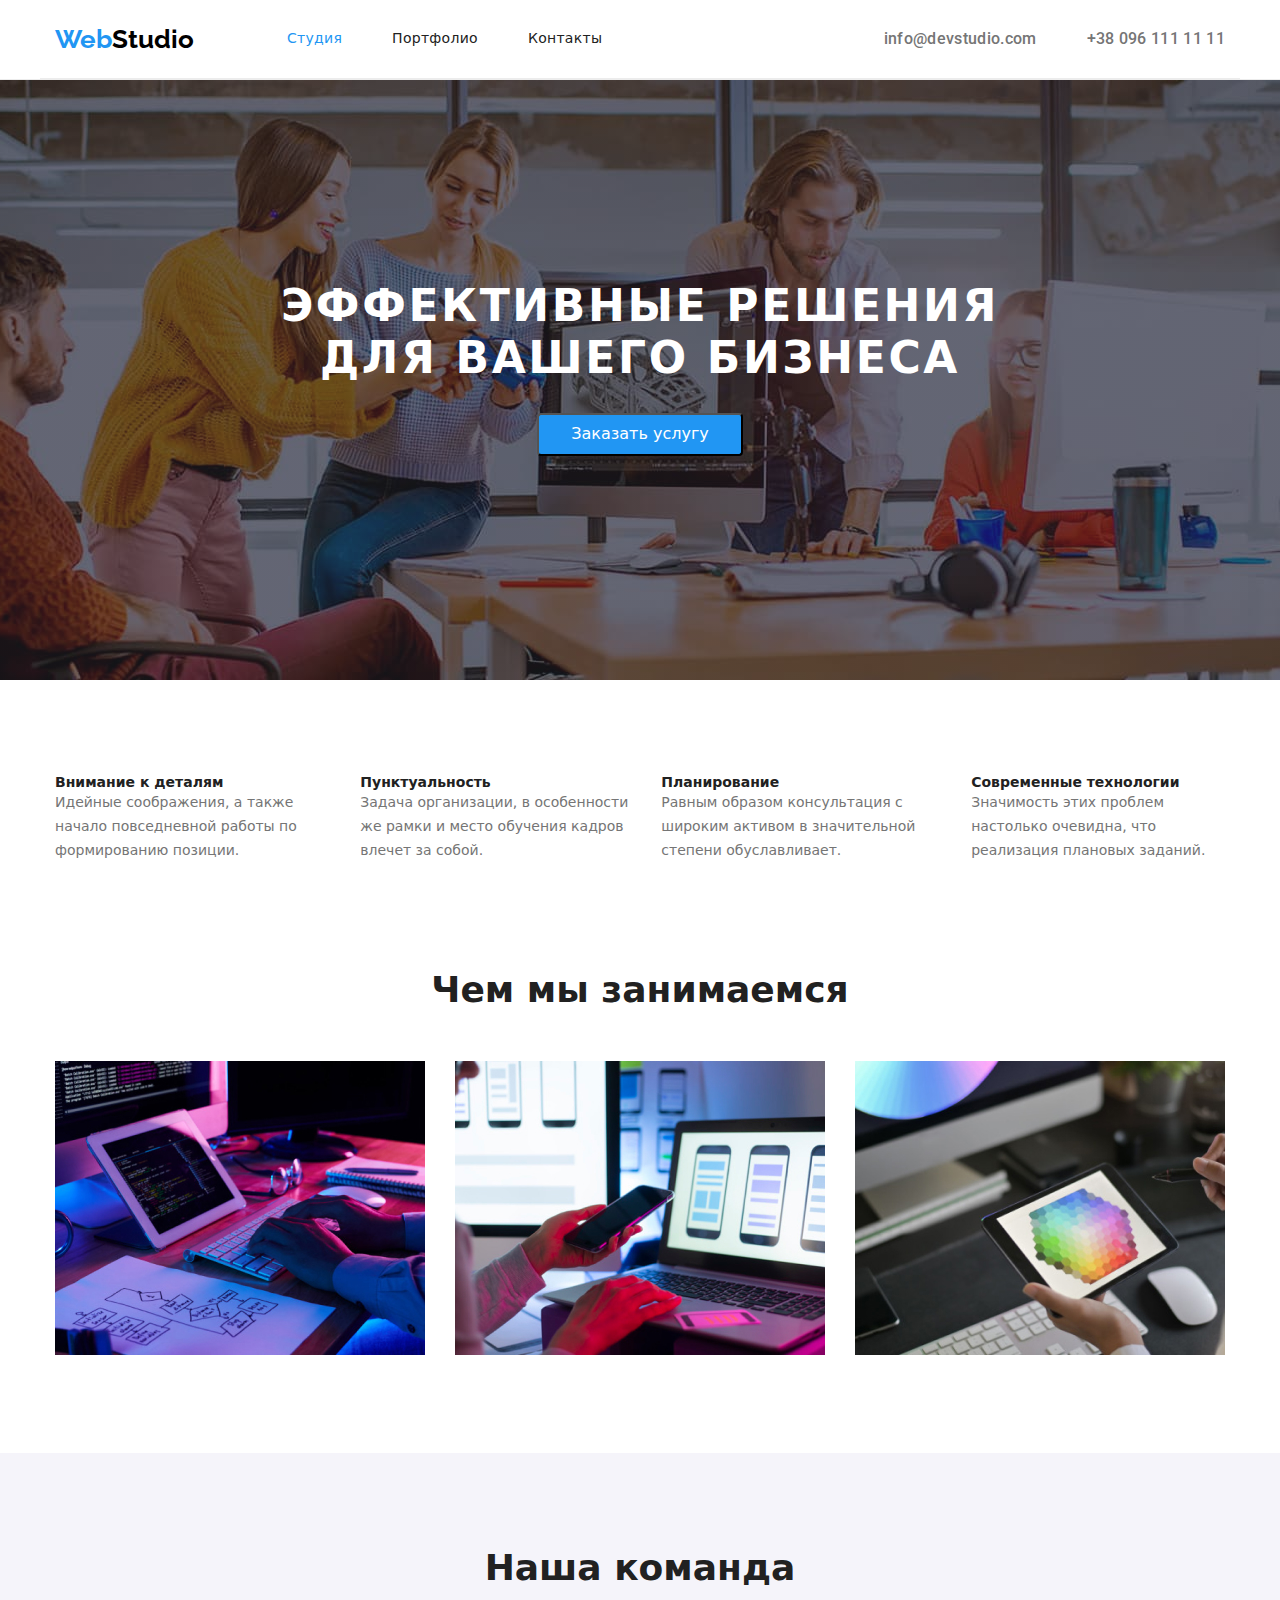
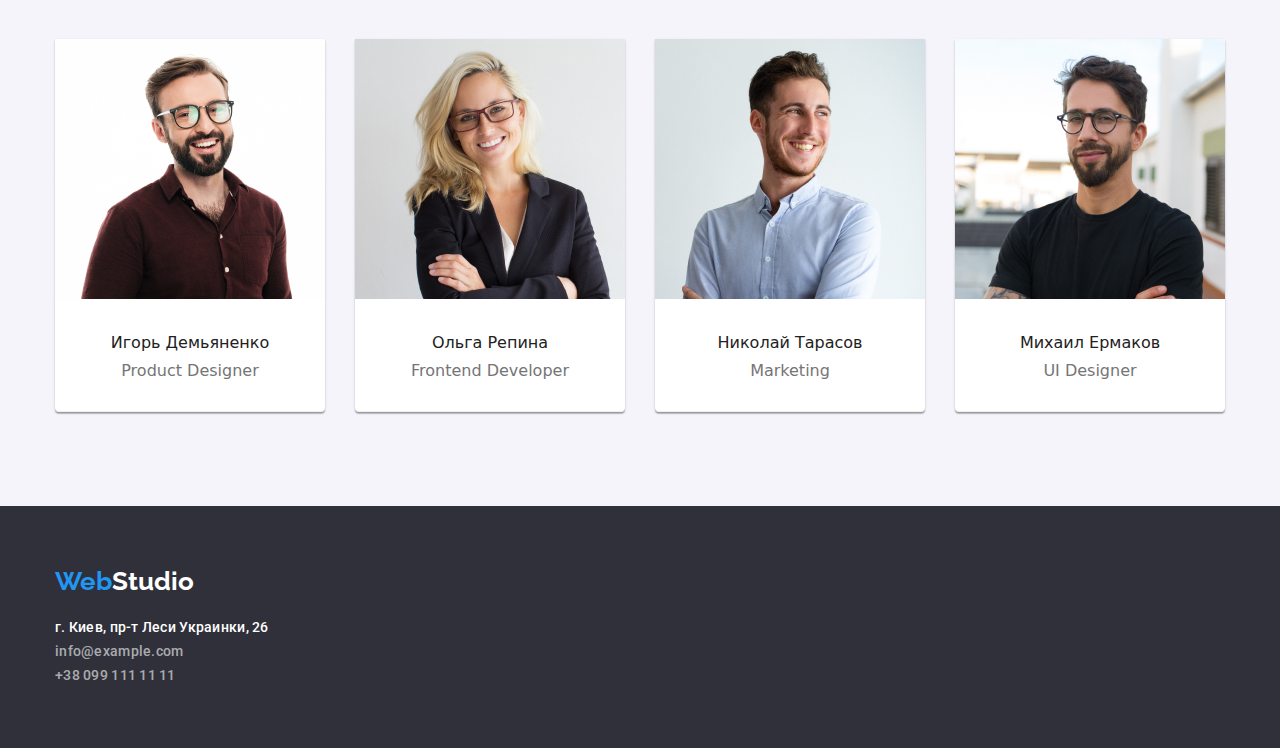
==== index.html @ 039db933 "фон" ====
<!DOCTYPE html>
<html lang="ru">

<head>
    <meta charset="UTF-8">
    <meta http-equiv="X-UA-Compatible" content="IE=edge">
    <meta name="viewport" content="width=device-width, initial-scale=1.0">
    <title>Document</title>
    <link rel="preconnect" href="https://fonts.googleapis.com" />
    <link rel="preconnect" href="https://fonts.gstatic.com" crossorigin />
    <link href="https://fonts.googleapis.com/css2?family=Raleway:wght@700&family=Roboto:wght@400;700;900&display=swap"
        rel="stylesheet" />
    <link rel="stylesheet"
        href="https://cdnjs.cloudflare.com/ajax/libs/modern-normalize/0.6.0/modern-normalize.min.css" />
    <link href="./css/styles.css" rel="stylesheet" />

</head>

<body>
    <!--Шапка сайта-->
    <header>
        <div class="container main-nav">
            <a href="./index.html" class="logo"> <span class="logo-first ">Web</span><span
                    class="logo-second">Studio</span> </a>
            <nav>
                <ul class="site-nav list">
                    <li class="item"> <a href="./index.html" class="link current">Студия</a></li>
                    <li class="item"> <a href="./portfolio.html" class="link ">Портфолио</a></li>
                    <li class="item"> <a href="" class="link">Контакты</a></li>
                </ul>
            </nav>
            <ul class="adress list">
                <li class="item"><a href="mailto:info@devstudio.com" class="link-adress">info@devstudio.com </a></li>
                <li class="item"><a href="tel:+380961111111" class="link-adress"> +38 096 111 11 11 </a></li>
            </ul>
        </div>
    </header>
    <section class="section hero overlay">
        <div class="container">
            <h1 class="hero-tittle">Эффективные решения <br /> для вашего бизнеса</h1>
            <button type="button" class="main-button">Заказать услугу</button>
        </div>
    </section>
    <section class="section advantage">
        <div class="container">
            <h2 hidden class="advantage-tittle">Наши преимущества</h2>
            <ul class="advantage-list list">
                <li class="item">
                    <h3 class="tittle">Внимание к деталям</h3>
                    <p class="description">Идейные соображения, а также начало повседневной работы по формированию
                        позиции.</p>
                </li>
                <li class="item">
                    <h3 class="tittle">Пунктуальность</h3>
                    <p class="description">Задача организации, в особенности же рамки и место обучения кадров влечет за
                        собой.</p>
                </li>
                <li class="item">
                    <h3 class="tittle">Планирование</h3>
                    <p class="description">Равным образом консультация с широким активом в значительной степени
                        обуславливает.</p>
                </li>
                <li class="item">
                    <h3 class="tittle">Современные технологии</h3>
                    <p class="description">Значимость этих проблем настолько очевидна, что реализация плановых заданий.
                    </p>
                </li>
            </ul>
        </div>
    </section>
    <section class="section products">
        <div class="container">
            <h2 class="products-tittle">Чем мы занимаемся</h2>
            <ul class="list">
                <li class="item"><img src="./images/Box1.jpg" alt="Десктопные приложения" width="370" /> </li>
                <li class="item"><img src="./images/Box2.jpg" alt="Дизайнерские решения" width="370" /> </li>
                <li class="item"><img src="./images/Box3.jpg" alt="Мобильные приложения" width="370" /> </li>
            </ul>
        </div>
    </section>
    <section class="section team">
        <div class="container">
            <h2 class="team-tittle">Наша команда</h2>
            <ul class="team-member list">
                <li class="item"><img src="./images/teamcard1.jpg" alt="Product Designer" width="270">
                    <h3 class="member-name"> Игорь Демьяненко </h3>
                    <p class="position">Product Designer</p>
                </li>
                <li class="item"><img src="./images/teamcard2.jpg" alt="Frontend Developer" width="270">
                    <h3 class="member-name">Ольга Репина</h3>
                    <p class="position">Frontend Developer</p>
                </li>
                <li class="item"><img src="./images/teamcard3.jpg" alt="Marketing" width="270">
                    <h3 class="member-name"> Николай Тарасов</h3>
                    <p class="position">Marketing</p>
                </li>
                <li class="item"><img src="./images/teamcard4.jpg" alt="UI Designer" width="270">
                    <h3 class="member-name"> Михаил Ермаков</h3>
                    <p class="position">UI Designer</p>
                </li>
            </ul>
        </div>
    </section>
    <!--Подвал-->
    <footer class="page-footer">
        <div class="container">
            <a href="./index.html" class="logo"> <span class="logo-first ">Web</span><span
                    class="logo-second">Studio</span></a>
            <address class="adress-list">
                <ul class="list">
                    <li> <a href="" class="link-adress"> г. Киев, пр-т Леси Украинки, 26 </a></li>
                    <li> <a href="mailto:info@example.com" class="contact link-adress">info@example.com </a></li>
                    <li> <a href="tel:+380991111111" class="contact link-adress">+38 099 111 11 11</a> </li>
                </ul>
            </address>
        </div>
    </footer>
</body>

</html>
---- css/styles.css ----
/* заголовка цвет #212121 */
/* белый #FFFFFF*/
/* цвет акцент #2196F3 */
/* основной цвет #757575 */
/* вторичный фон #F5F4FA */
/* цвет заголовка #2F303A */
/* фон #E5E5E5 */

:root {
  --primary-text-color: #757575;
  --tittle-color: #212121;
  --accent-color: #2196f3;
  --primary-background-color: #ffffff;
  --footer-color: #2f303a;
  --primary-white-color: #ffffff;
  --secondary-background-color: #f5f4fa;
}

.body {
  color: var(--primary-text-color);
  background-color: var(--primary-background-color);
  font-family: Roboto, sans-serif;
  letter-spacing: 0.03em;

  margin: 0;
}
.section {
  padding-top: 94px;
  padding-bottom: 94px;
  margin-top: 0;
  margin-bottom: 0;
}
.container {
  margin-left: auto;
  margin-right: auto;
  width: 1200px;
  padding-left: 15px;
  padding-right: 15px;
}
/* Утилиты */
h1,
h2,
h3,
h4,
p,
ul {
  margin: 0;
  padding: 0;
}

.list {
  text-decoration: none;
}

header {
  border-bottom: 1px solid #ececec;
}
/* Logo */
.main-nav .logo {
  font-family: Raleway, sans-serif;
  font-weight: 700;
  font-size: 26px;
  line-height: 1.17;
  text-decoration: none;

  padding-top: 24px;
  padding-bottom: 24px;
}
.logo-first {
  color: var(--accent-color);
}
.logo-second {
  color: #000000;
}

/* Site nav */
.list {
  list-style: none;
}

.main-nav {
  display: flex;
  align-items: center;
  border-bottom: 1px solid #ececec;
  box-sizing: border-box;
}

.site-nav {
  display: flex;
  margin-left: 93px;

  font-weight: 500;
  font-size: 14px;
  line-height: 1.14;
  letter-spacing: 0.02em;
}

.main-nav .link {
  padding-top: 32px;
  padding-bottom: 32px;
}

.main-nav .link-adress {
  padding-top: 32px;
  padding-bottom: 32px;
}
.site-nav .item + .item {
  margin-left: 50px;
}

.site-nav .item:last-child {
  margin-right: 0;
}

.site-nav .list {
  font-weight: 500;
  font-size: 16px;
  line-height: 1.17;
  letter-spacing: 0.02em;

  display: block;
}
.site-nav .link.current {
  color: var(--accent-color);
}
.site-nav .link {
  color: var(--tittle-color);
}
.site-nav .link:focus,
.link:hover {
  color: var(--accent-color);
}
.link {
  text-decoration: none;
}
.link-adress {
  color: var(--primary-text-color);
  font-family: Roboto, sans-serif;
  font-weight: 500;
  font-size: 16px;
  line-height: 1.17;
  letter-spacing: 0.02em;
  text-decoration: none;
}
.link-adress:hover,
.link-adress:focus {
  color: var(--accent-color);
}

.adress {
  display: flex;
  margin-left: auto;
}

.adress .item + .item {
  margin-left: 50px;
}
/* Шапка сайта */

.hero-tittle {
  color: var(--primary-white-color);
  font-weight: 900;
  font-size: 44px;
  line-height: 1.17;
  letter-spacing: 0.06em;
  text-align: center;
  text-transform: uppercase;

  margin-bottom: 30px;
}
.hero {
  background-color: var(--footer-color);
  text-align: center;
  padding-top: 200px;
  padding-bottom: 200px;
}

.overlay {
  background-image: linear-gradient(to right, rgba(47, 48, 58, 0.4), rgba(47, 48, 58, 0.4)),
    url('../images/background.jpg');
  max-width: 1600px;
  height: 600px;
  margin-left: auto;
  margin-right: auto;
  background-position: center;
  background-repeat: no-repeat;
  background-size: cover;
}

/* Button */
.main-button {
  display: inline-block;
  text-decoration: none;
  color: var(--primary-white-color);
  background-color: var(--accent-color);
  font-family: inherit;
  cursor: pointer;

  border-radius: 4px;
  padding: 10px 32px;
  min-width: 200px;
  text-align: center;
}
.main-button:hover,
.main-button:focus {
  background-color: #188ce8;
}

/* Преимущества */

.advantage {
  padding-top: 0;
  padding-bottom: 0;
  margin-top: 94px;
  margin-bottom: 106px;
}

.advantage-list .tittle {
  color: var(--tittle-color);
  font-weight: 700;
  font-size: 14px;
  line-height: 1.17;
}

.advantage .description {
  color: var(--primary-text-color);
  font-weight: 400;
  font-size: 14px;
  line-height: 1.71;
}
.advantage-list {
  display: flex;
}

.advantage-list .item + .item {
  margin-left: 30px;
}

/* Чем мы занимаемся */

.products {
  padding-top: 0;
}

.products-tittle {
  color: var(--tittle-color);
  font-weight: 700;
  font-size: 36px;
  line-height: 1.17;
  text-align: center;

  padding-bottom: 50px;
}
.products .list {
  display: flex;
}

.products .item + .item {
  margin-left: 30px;
}
/* Наша команда */
.team {
  background-color: var(--secondary-background-color);
}

.team .list {
  display: flex;
}

.team .item + .item {
  margin-left: 30px;
}
.team-tittle {
  color: var(--tittle-color);
  font-weight: 700;
  font-size: 36px;
  line-height: 1.17;
  text-align: center;

  padding-bottom: 50px;
}

.member-name {
  color: var(--tittle-color);
  font-weight: 500;
  font-size: 16px;
  line-height: 1.17;

  text-align: center;
  padding-top: 30px;
}
.position {
  color: var(--primary-text-color);
  font-size: 16px;
  line-height: 1.17;

  margin-top: 0px;
  /* margin-bottom: 30px; */
  padding-top: 10px;
  text-align: center;
}

.team-member .item {
  padding-bottom: 24px;
  border-bottom: 1px solid #eeeeee;
  box-sizing: border-box;
  background-color: var(--primary-white-color);
  border-radius: 0px 0px 4px 4px;
  box-shadow: 0px 1px 3px rgba(0, 0, 0, 0.12), 0px 1px 1px rgba(0, 0, 0, 0.14),
    0px 2px 1px rgba(0, 0, 0, 0.2);

  padding-bottom: 30px;
}

/* Подвал */
.page-footer .link-adress {
  color: var(--primary-white-color);
  font-size: 14px;
  line-height: 1.71;
  text-decoration: none;

  font-style: normal;
}
.page-footer .contact {
  color: rgba(255, 255, 255, 0.6);
}
.page-footer .link-adress:focus,
.link-adress:hover {
  color: var(--accent-color);
}
.page-footer {
  background-color: var(--footer-color);
}
.page-footer .logo-second {
  color: var(--primary-white-color);
}

.page-footer {
  padding-top: 60px;
  padding-bottom: 60px;
}

.page-footer .logo {
  font-family: Raleway, sans-serif;
  font-weight: 700;
  font-size: 26px;
  line-height: 1.17;
  text-decoration: none;
}

.page-footer .adress-list {
  margin-top: 20px;
}
/* Страница Портфолио */

/* Фильтр */
.project-item {
  text-decoration: none;
}

.btn-filter {
  list-style: none;
  margin-top: 0;
  margin-bottom: 0;
  padding-bottom: 50px;

  display: flex;
  justify-content: center;
  align-items: flex-start;
}

.btn-filter .item + .item {
  margin-left: 8px;
}
.button {
  background-color: var(--secondary-background-color);
  color: var(--tittle-color);
  font-family: inherit;

  cursor: pointer;

  border-radius: 4px;
  padding: 6px 22px;
  min-width: 73px;
  text-align: center;
  border: 1px solid transparent;
}
.btn-filter .button:hover,
button:focus {
  color: var(--primary-white-color);
  background-color: var(--accent-color);
}

.filter {
  padding-top: 94px;
}

/* Проекты */

.project-item {
  text-decoration: none;
}

.section .project {
  display: flex;
  flex-wrap: wrap;
}

.project-list {
  border-bottom: 1px solid #eeeeee;
  box-sizing: border-box;

  margin-right: 30px;
  margin-bottom: 30px;
}

.project-list:nth-child(3n) {
  margin-right: 0;
}

.project-list:nth-last-child(-n + 3) {
  margin-bottom: 0;
}
.project-name {
  color: var(--tittle-color);
  font-weight: 700;
  font-size: 18px;
  line-height: 2;
  letter-spacing: 0.06em;
}

.project-box {
  padding-left: 24px;
  padding-top: 20px;
  padding-bottom: 20px;
  padding-right: 24px;
}
.filter-name {
  color: var(--primary-text-color);
  font-size: 16px;
  line-height: 1.88;
}
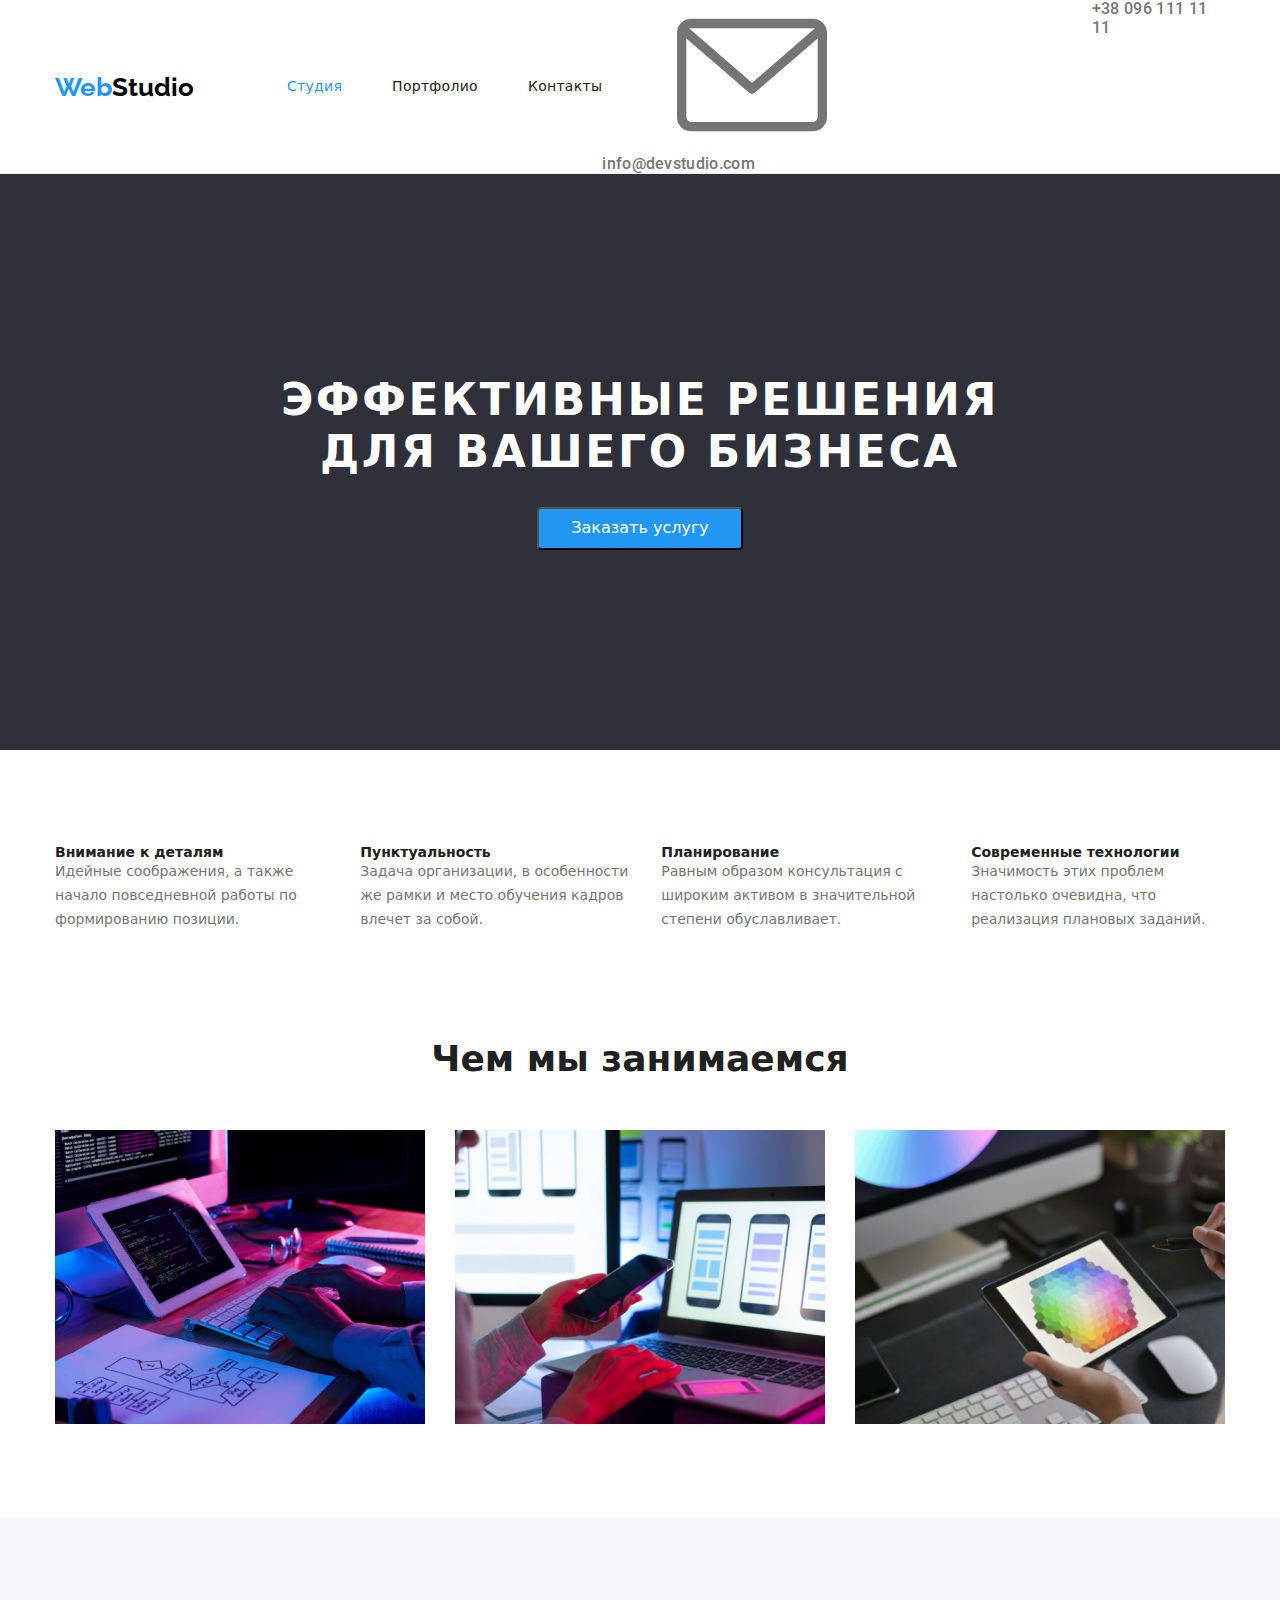
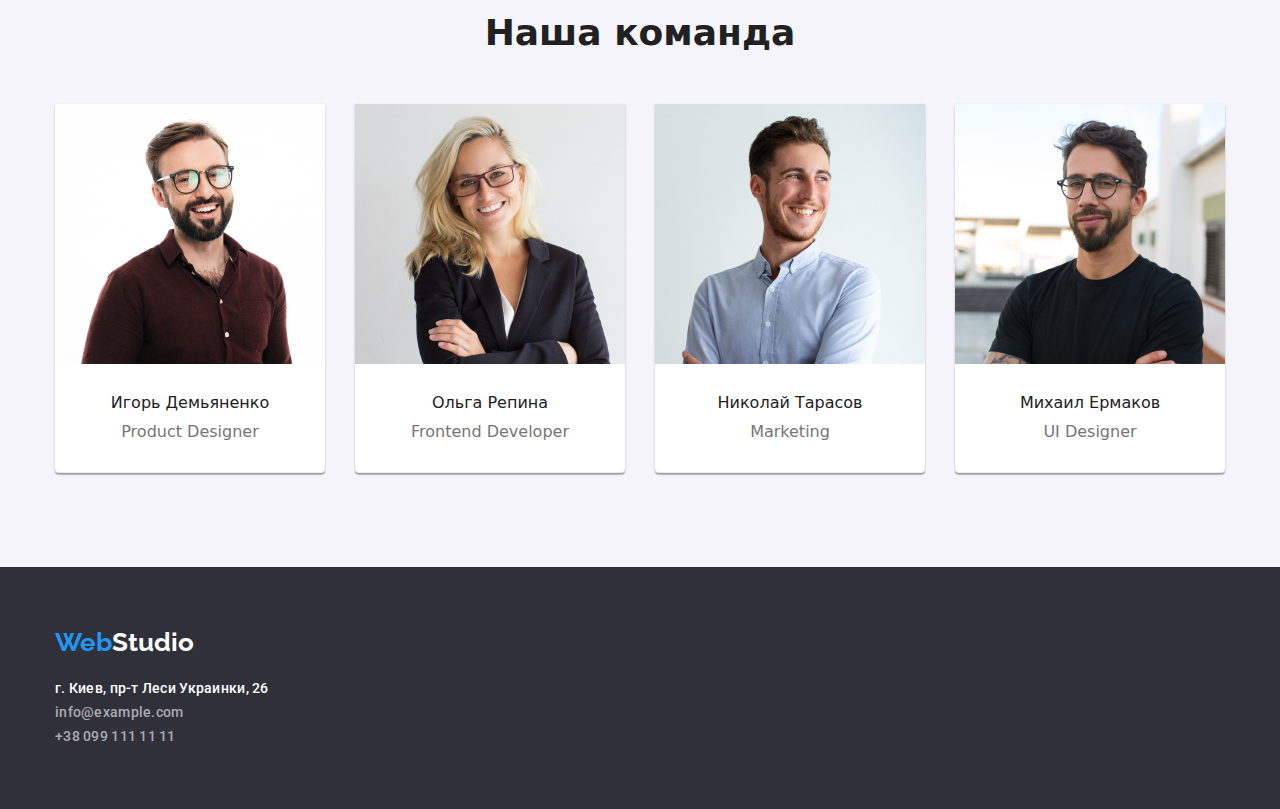
==== commit 67a04a93: "1" ====
--- a/index.html
+++ b/index.html
@@ -30,7 +30,9 @@
                 </ul>
             </nav>
             <ul class="adress list">
-                <li class="item"><a href="mailto:info@devstudio.com" class="link-adress">info@devstudio.com </a></li>
+                <li class="item"><a href="mailto:info@devstudio.com" class="link-adress"> <svg class="icon">
+                    <use href="./images/icons.svg#icon-envelope"></use></svg>
+                    info@devstudio.com  </a> </li>
                 <li class="item"><a href="tel:+380961111111" class="link-adress"> +38 096 111 11 11 </a></li>
             </ul>
         </div>
--- a/css/styles.css
+++ b/css/styles.css
@@ -55,6 +55,12 @@
 header {
   border-bottom: 1px solid #ececec;
 }
+
+img {
+  display: block;
+  max-width: 100%;
+  height: auto;
+}
 /* Logo */
 .main-nav .logo {
   font-family: Raleway, sans-serif;
@@ -81,7 +87,7 @@
 .main-nav {
   display: flex;
   align-items: center;
-  border-bottom: 1px solid #ececec;
+
   box-sizing: border-box;
 }
 
@@ -173,18 +179,6 @@
   text-align: center;
   padding-top: 200px;
   padding-bottom: 200px;
-}
-
-.overlay {
-  background-image: linear-gradient(to right, rgba(47, 48, 58, 0.4), rgba(47, 48, 58, 0.4)),
-    url('../images/background.jpg');
-  max-width: 1600px;
-  height: 600px;
-  margin-left: auto;
-  margin-right: auto;
-  background-position: center;
-  background-repeat: no-repeat;
-  background-size: cover;
 }
 
 /* Button */
@@ -373,6 +367,7 @@
   margin-left: 8px;
 }
 .button {
+  font-weight: 500;
   background-color: var(--secondary-background-color);
   color: var(--tittle-color);
   font-family: inherit;
@@ -404,14 +399,18 @@
 .section .project {
   display: flex;
   flex-wrap: wrap;
+  padding-left: 0px;
 }
 
 .project-list {
   border-bottom: 1px solid #eeeeee;
+  border-left: 1px solid #eeeeee;
+  border-right: 1px solid #eeeeee;
   box-sizing: border-box;
 
   margin-right: 30px;
   margin-bottom: 30px;
+  width: 370px;
 }
 
 .project-list:nth-child(3n) {
@@ -423,8 +422,10 @@
 }
 .project-name {
   color: var(--tittle-color);
+  font-family: Roboto;
   font-weight: 700;
   font-size: 18px;
+
   line-height: 2;
   letter-spacing: 0.06em;
 }
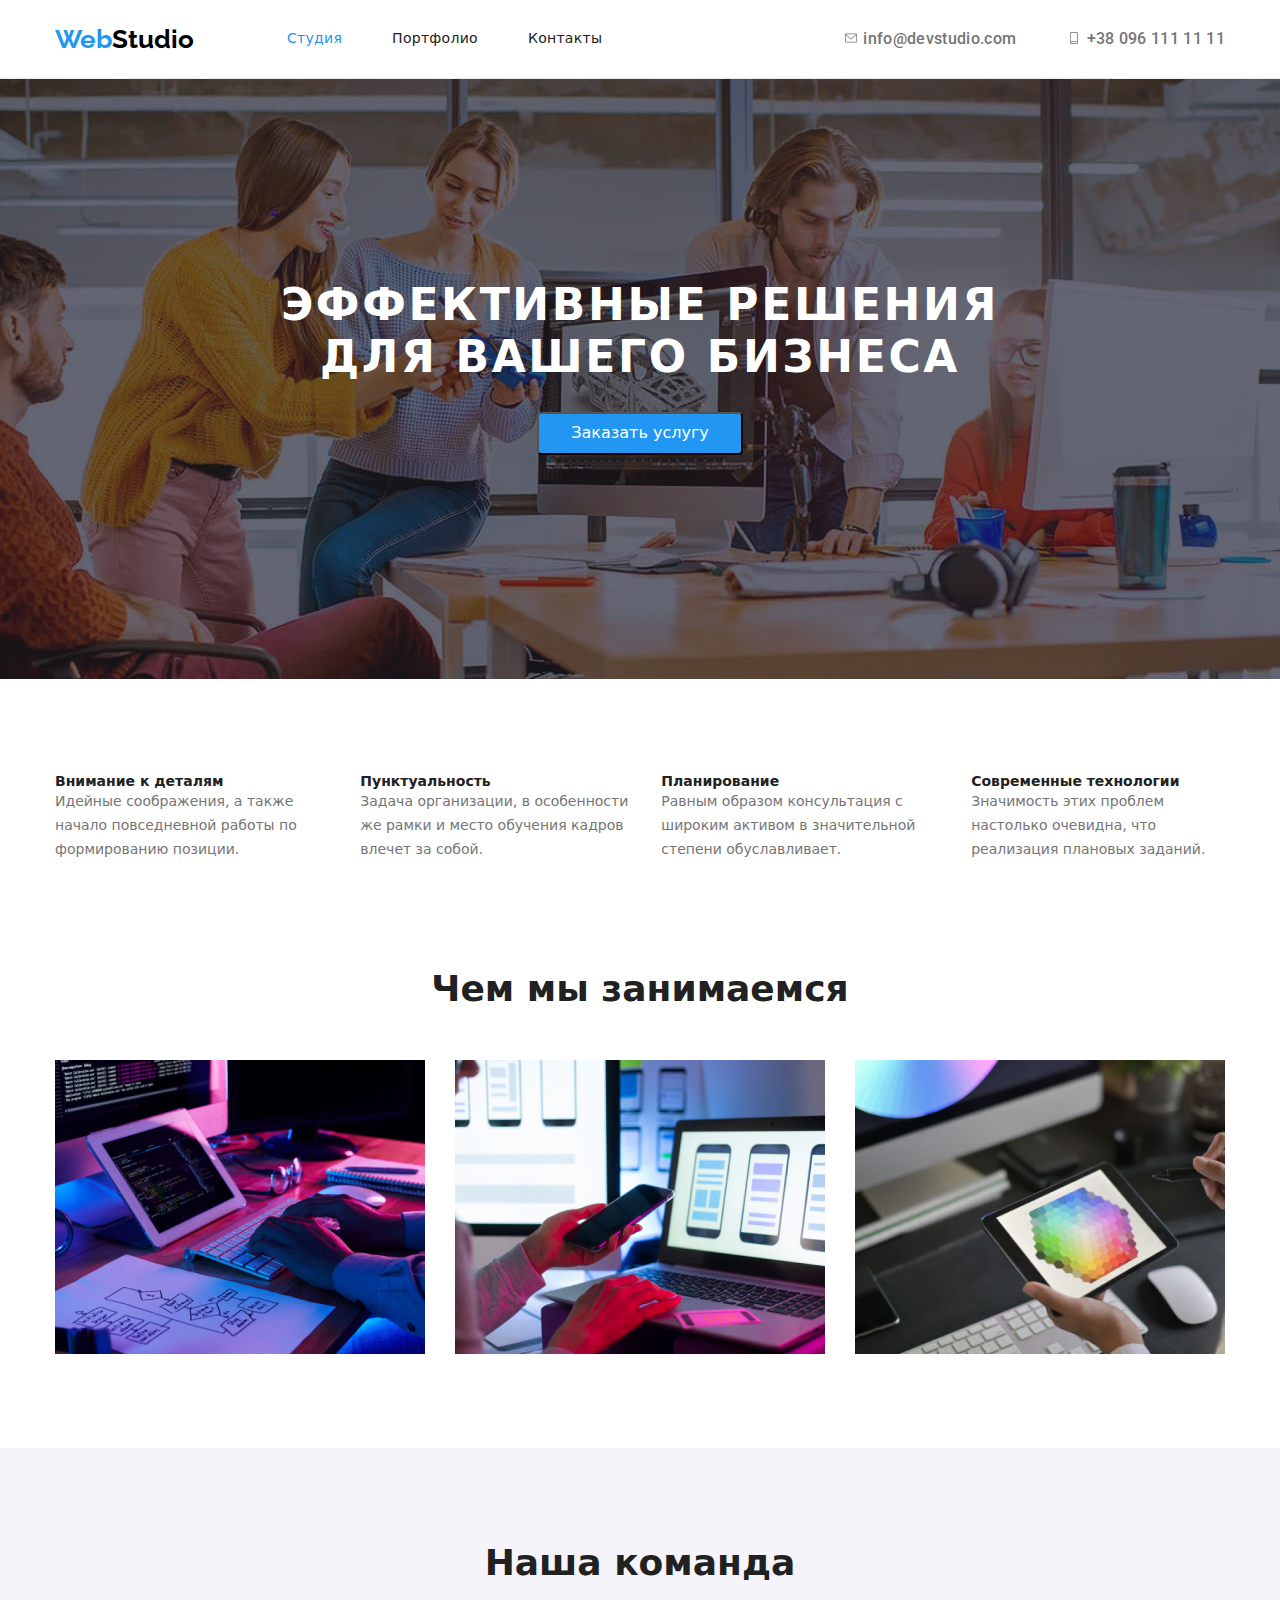
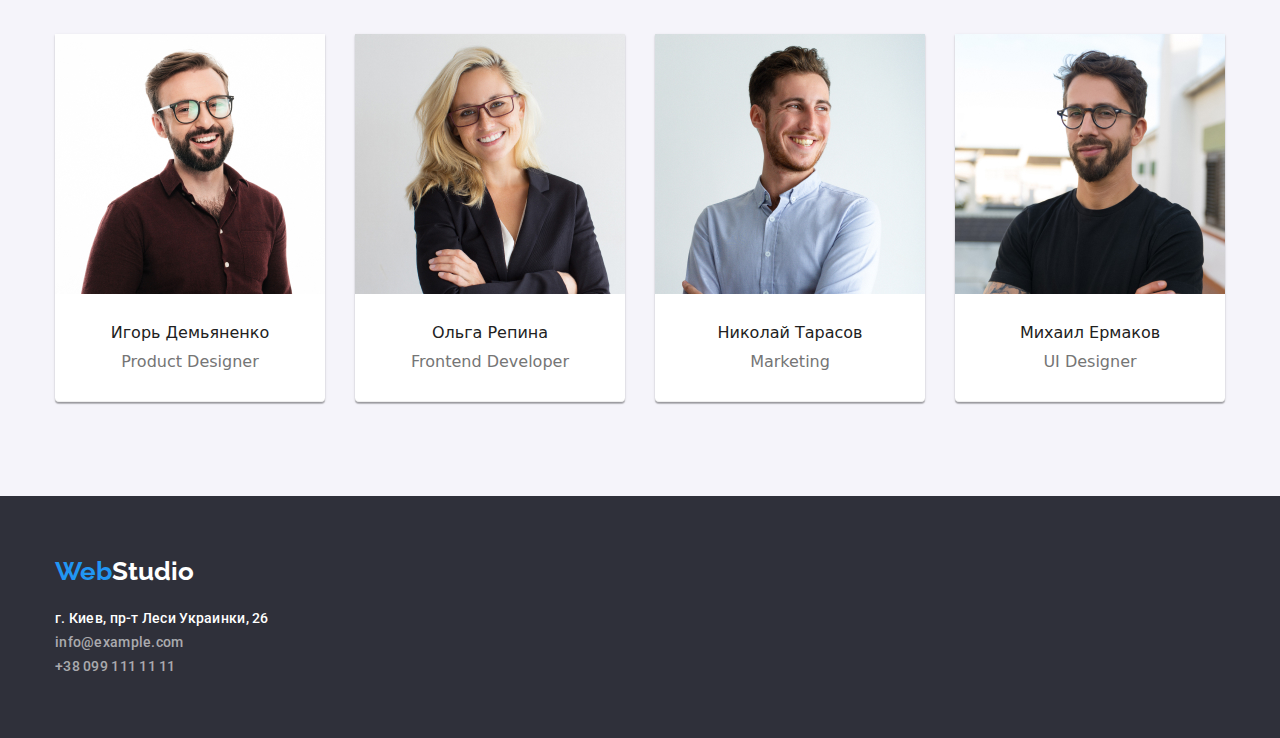
==== commit 10f98453: "1" ====
--- a/index.html
+++ b/index.html
@@ -30,10 +30,10 @@
                 </ul>
             </nav>
             <ul class="adress list">
-                <li class="item"><a href="mailto:info@devstudio.com" class="link-adress"> <svg class="icon">
+                <li class="item"><a href="mailto:info@devstudio.com" class="link-adress"> <svg class="icon-nav">
                     <use href="./images/icons.svg#icon-envelope"></use></svg>
                     info@devstudio.com  </a> </li>
-                <li class="item"><a href="tel:+380961111111" class="link-adress"> +38 096 111 11 11 </a></li>
+                <li class="item"><a href="tel:+380961111111" class="link-adress"> <svg class="icon-nav"> <use href="./images/icons.svg#icon-smartphone"></use></svg> +38 096 111 11 11 </a></li>
             </ul>
         </div>
     </header>
@@ -45,7 +45,7 @@
     </section>
     <section class="section advantage">
         <div class="container">
-            <h2 hidden class="advantage-tittle">Наши преимущества</h2>
+            <h2 class="advantage-tittle visually-hidden">Наши преимущества</h2>
             <ul class="advantage-list list">
                 <li class="item">
                     <h3 class="tittle">Внимание к деталям</h3>
--- a/css/styles.css
+++ b/css/styles.css
@@ -63,7 +63,7 @@
 }
 /* Logo */
 .main-nav .logo {
-  font-family: Raleway, sans-serif;
+  font-family: Raleway, cursive;
   font-weight: 700;
   font-size: 26px;
   line-height: 1.17;
@@ -148,8 +148,8 @@
   letter-spacing: 0.02em;
   text-decoration: none;
 }
-.link-adress:hover,
-.link-adress:focus {
+.main-nav .adress:hover,
+.main-nav .adress:focus {
   color: var(--accent-color);
 }
 
@@ -161,6 +161,13 @@
 .adress .item + .item {
   margin-left: 50px;
 }
+
+.icon-nav {
+  width: 16px;
+  height: 12px;
+  --icon-color: currentColor;
+}
+
 /* Шапка сайта */
 
 .hero-tittle {
@@ -181,6 +188,20 @@
   padding-bottom: 200px;
 }
 
+.overlay {
+  max-width: 1600px;
+  height: 600px;
+  margin-left: auto;
+  margin-right: auto;
+
+  background-image: linear-gradient(to right, rgba(47, 48, 58, 0.4), rgba(47, 48, 58, 0.4)),
+    url(../images/background.jpg);
+
+  background-position: center;
+  background-repeat: no-repeat;
+  background-size: cover;
+}
+
 /* Button */
 .main-button {
   display: inline-block;
@@ -201,6 +222,19 @@
 }
 
 /* Преимущества */
+
+.visually-hidden {
+  position: absolute;
+  white-space: nowrap;
+  width: 1px;
+  height: 1px;
+  overflow: hidden;
+  border: 0;
+  padding: 0;
+  clip: rect(0 0 0 0);
+  clip-path: inset(50%);
+  margin: -1px;
+}
 
 .advantage {
   padding-top: 0;
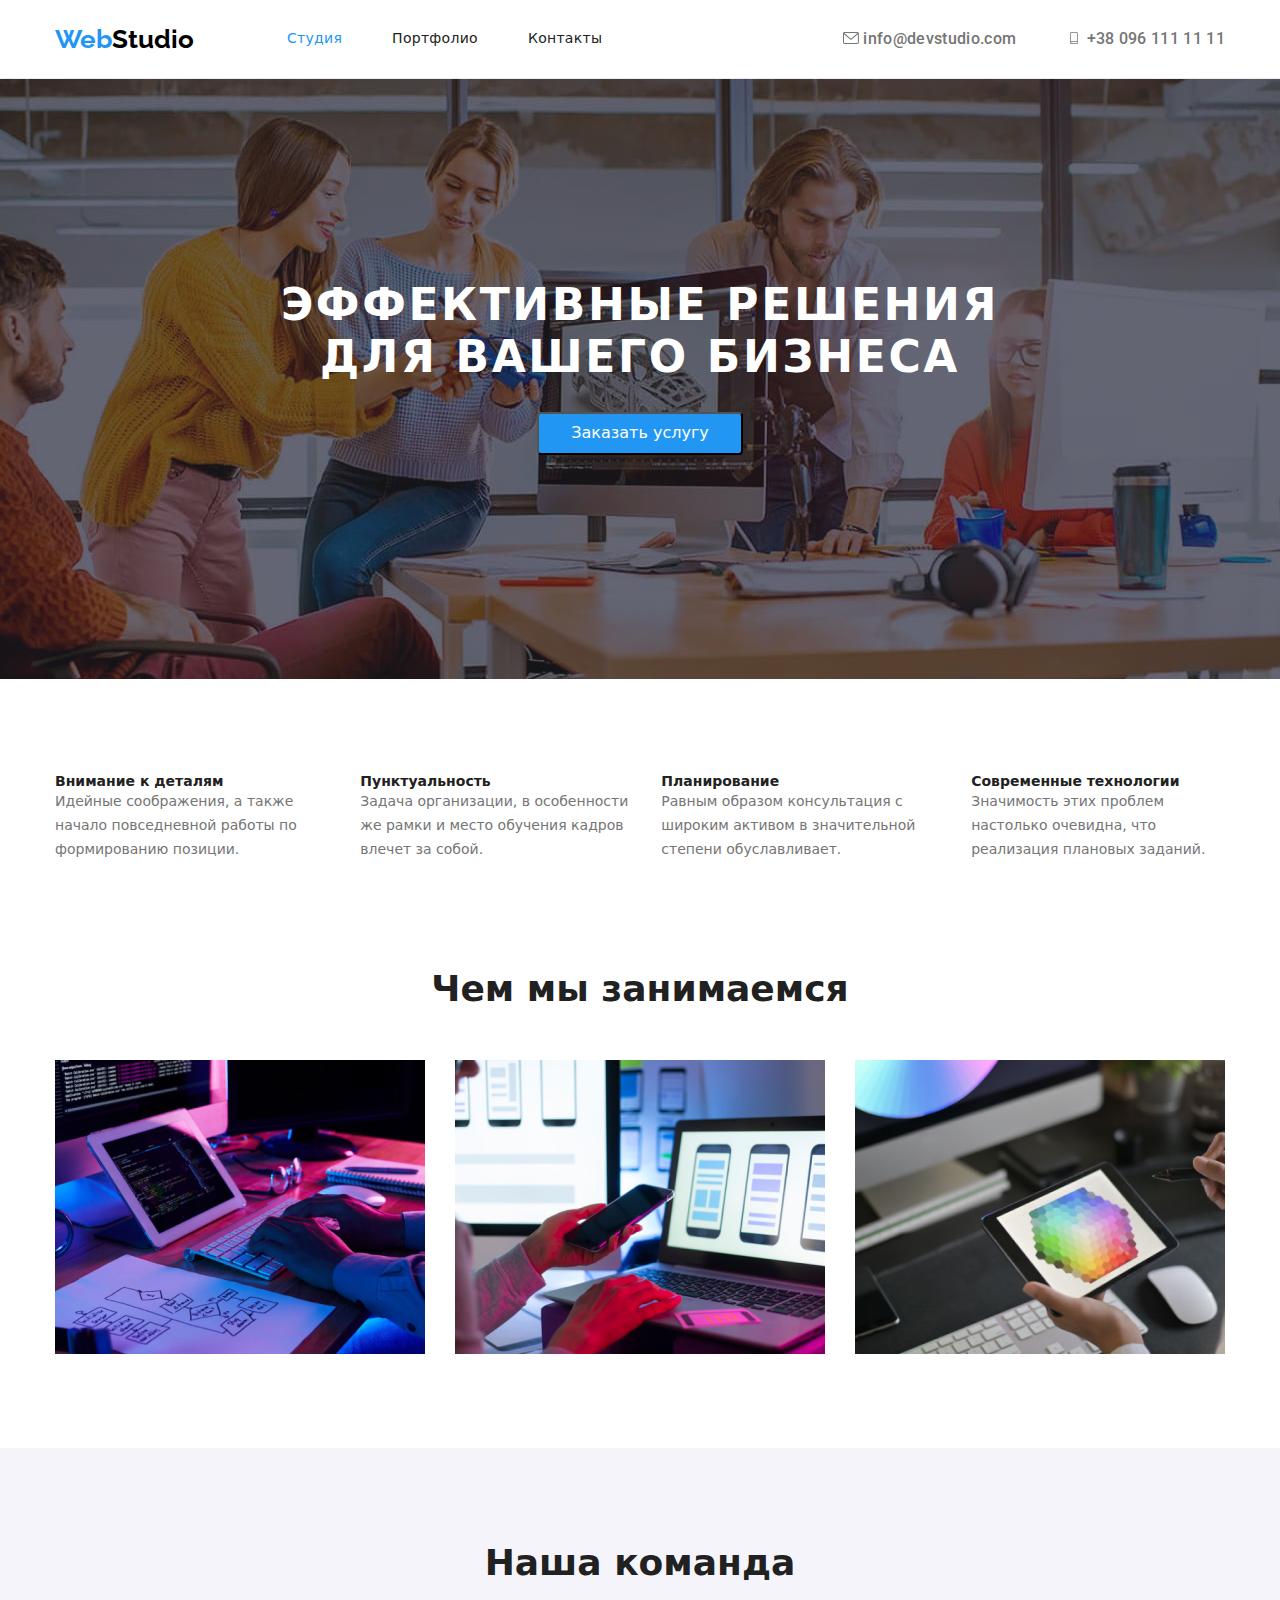
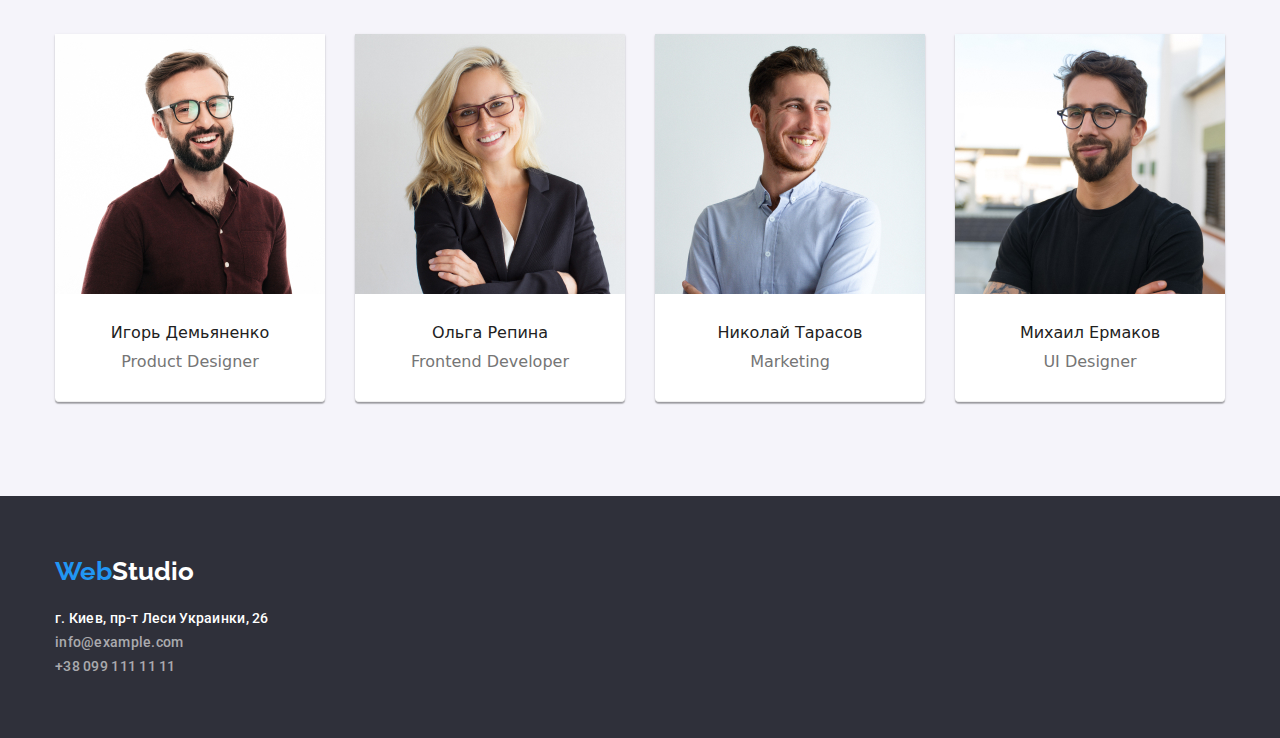
==== commit b9f12c6e: "icons" ====
--- a/index.html
+++ b/index.html
@@ -31,9 +31,9 @@
             </nav>
             <ul class="adress list">
                 <li class="item"><a href="mailto:info@devstudio.com" class="link-adress"> <svg class="icon-nav">
-                    <use href="./images/icons.svg#icon-envelope"></use></svg>
+                    <use href="./images/symbol-defs.svg#icon-envelope"></use></svg>
                     info@devstudio.com  </a> </li>
-                <li class="item"><a href="tel:+380961111111" class="link-adress"> <svg class="icon-nav"> <use href="./images/icons.svg#icon-smartphone"></use></svg> +38 096 111 11 11 </a></li>
+                <li class="item"><a href="tel:+380961111111" class="link-adress"> <svg class="icon-nav"> <use href="./images/symbol-defs.svg#icon-smartphone"></use></svg> +38 096 111 11 11 </a></li>
             </ul>
         </div>
     </header>
--- a/css/styles.css
+++ b/css/styles.css
@@ -148,9 +148,10 @@
   letter-spacing: 0.02em;
   text-decoration: none;
 }
-.main-nav .adress:hover,
-.main-nav .adress:focus {
-  color: var(--accent-color);
+.main-nav .item:hover,
+.main-nav .item:focus {
+  color: var(--accent-color);
+  fill: var(--accent-color);
 }
 
 .adress {
@@ -166,6 +167,11 @@
   width: 16px;
   height: 12px;
   --icon-color: currentColor;
+}
+
+.icon-nav:hover,
+.icon-nav:focus {
+  color: var(--accent-color);
 }
 
 /* Шапка сайта */
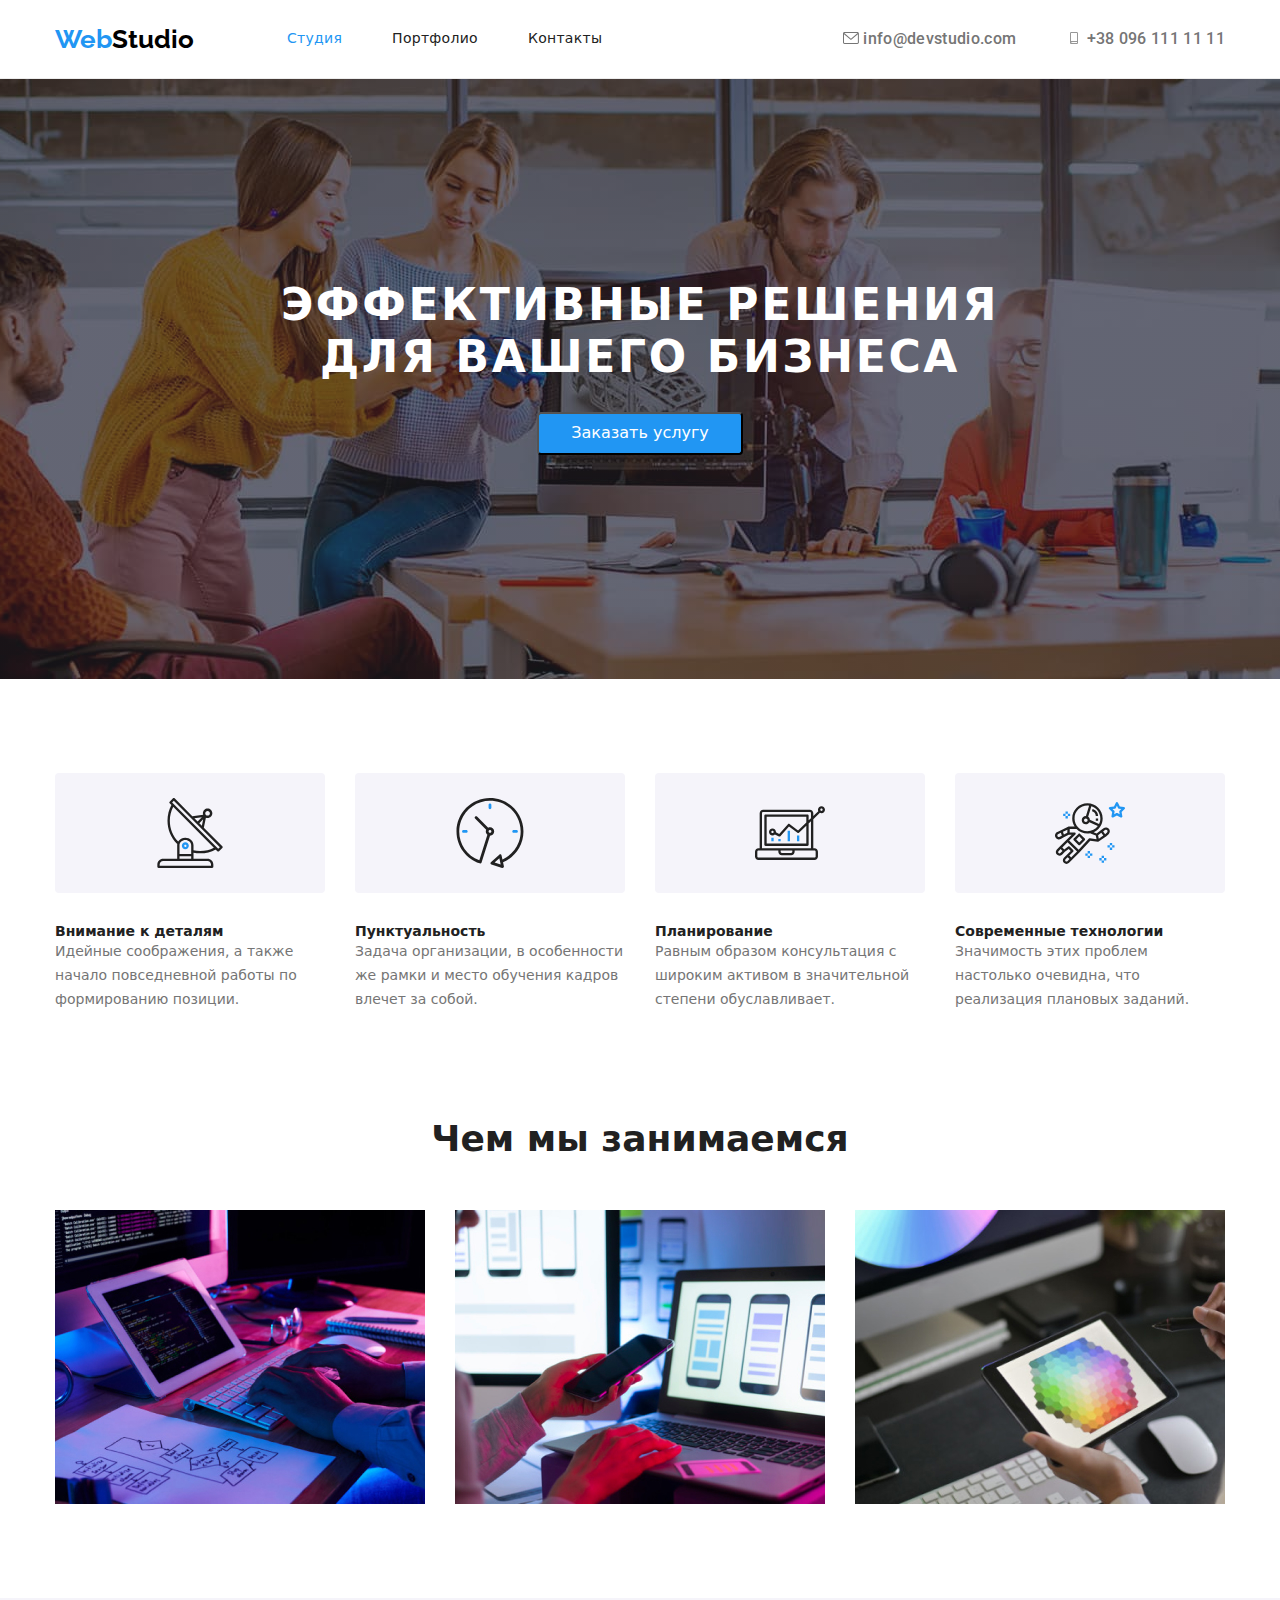
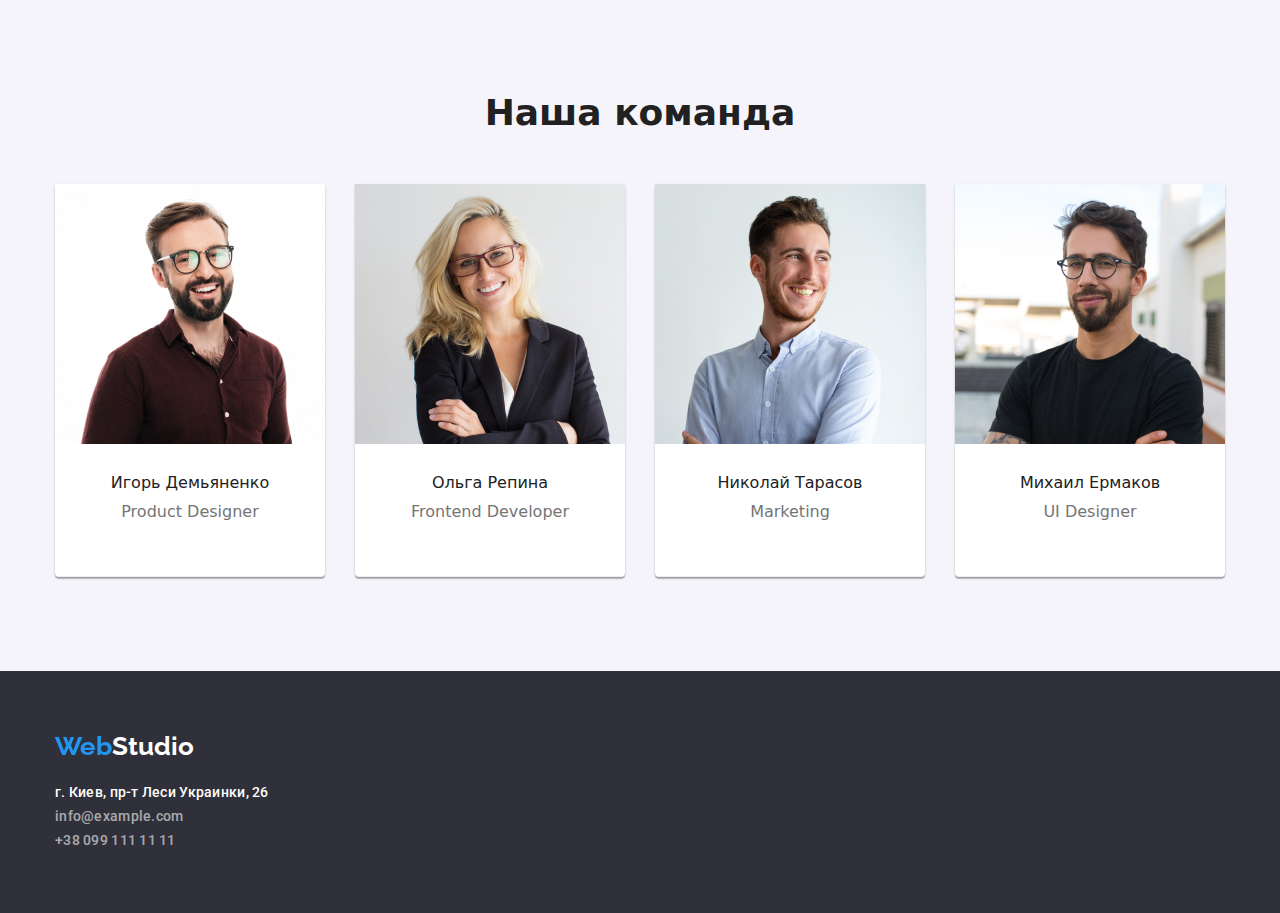
==== commit edb9f32a: "1" ====
--- a/index.html
+++ b/index.html
@@ -48,21 +48,31 @@
             <h2 class="advantage-tittle visually-hidden">Наши преимущества</h2>
             <ul class="advantage-list list">
                 <li class="item">
+                    <div class="advantage-fon"> <svg class="advantage-svg"><use href="./images/symbol-defs.svg#icon-antenna1"></use></svg></div>
                     <h3 class="tittle">Внимание к деталям</h3>
                     <p class="description">Идейные соображения, а также начало повседневной работы по формированию
                         позиции.</p>
                 </li>
                 <li class="item">
+                    <div class="advantage-fon"> <svg class="advantage-svg">
+                            <use href="./images/symbol-defs.svg#icon-clock1"></use>
+                        </svg></div>
                     <h3 class="tittle">Пунктуальность</h3>
                     <p class="description">Задача организации, в особенности же рамки и место обучения кадров влечет за
                         собой.</p>
                 </li>
                 <li class="item">
+                    <div class="advantage-fon"> <svg class="advantage-svg">
+                            <use href="./images/symbol-defs.svg#icon-diagram1"></use>
+                        </svg></div>
                     <h3 class="tittle">Планирование</h3>
                     <p class="description">Равным образом консультация с широким активом в значительной степени
                         обуславливает.</p>
                 </li>
                 <li class="item">
+                    <div class="advantage-fon"> <svg class="advantage-svg">
+                            <use href="./images/symbol-defs.svg#icon-astronaut1"></use>
+                        </svg></div>
                     <h3 class="tittle">Современные технологии</h3>
                     <p class="description">Значимость этих проблем настолько очевидна, что реализация плановых заданий.
                     </p>
@@ -87,6 +97,13 @@
                 <li class="item"><img src="./images/teamcard1.jpg" alt="Product Designer" width="270">
                     <h3 class="member-name"> Игорь Демьяненко </h3>
                     <p class="position">Product Designer</p>
+                    <div class="social-link-box"> <ul class="list list-social"> 
+                    <li><a href="instagram"><svg class="logo-nets">
+                        <use href="./images/symbol-defs.svg#icon-instagram2"></use>
+                    </svg></a> </li>
+                    <li></li>
+                    <li></li>
+                    <li></li> </ul> </div>
                 </li>
                 <li class="item"><img src="./images/teamcard2.jpg" alt="Frontend Developer" width="270">
                     <h3 class="member-name">Ольга Репина</h3>
--- a/css/styles.css
+++ b/css/styles.css
@@ -169,8 +169,8 @@
   --icon-color: currentColor;
 }
 
-.icon-nav:hover,
-.icon-nav:focus {
+.icon-nav:focus,
+.icon-nav:hover {
   color: var(--accent-color);
 }
 
@@ -270,6 +270,22 @@
   margin-left: 30px;
 }
 
+.advantage-fon {
+  display: flex;
+  width: 270px;
+  height: 120px;
+  background-color: var(--secondary-background-color);
+  align-items: center;
+  justify-content: center;
+  margin-bottom: 30px;
+  border-radius: 4px;
+}
+
+.advantage-svg {
+  width: 70px;
+  height: 70px;
+}
+
 /* Чем мы занимаемся */
 
 .products {
@@ -345,6 +361,21 @@
 
   padding-bottom: 30px;
 }
+.list-social {
+  display: flex;
+}
+
+.social-nets {
+  display: flex;
+  justify-content: center;
+  align-items: center;
+}
+
+.logo-nets {
+  width: 20px;
+  height: 20px;
+  --icon-color: currentColor;
+}
 
 /* Подвал */
 .page-footer .link-adress {
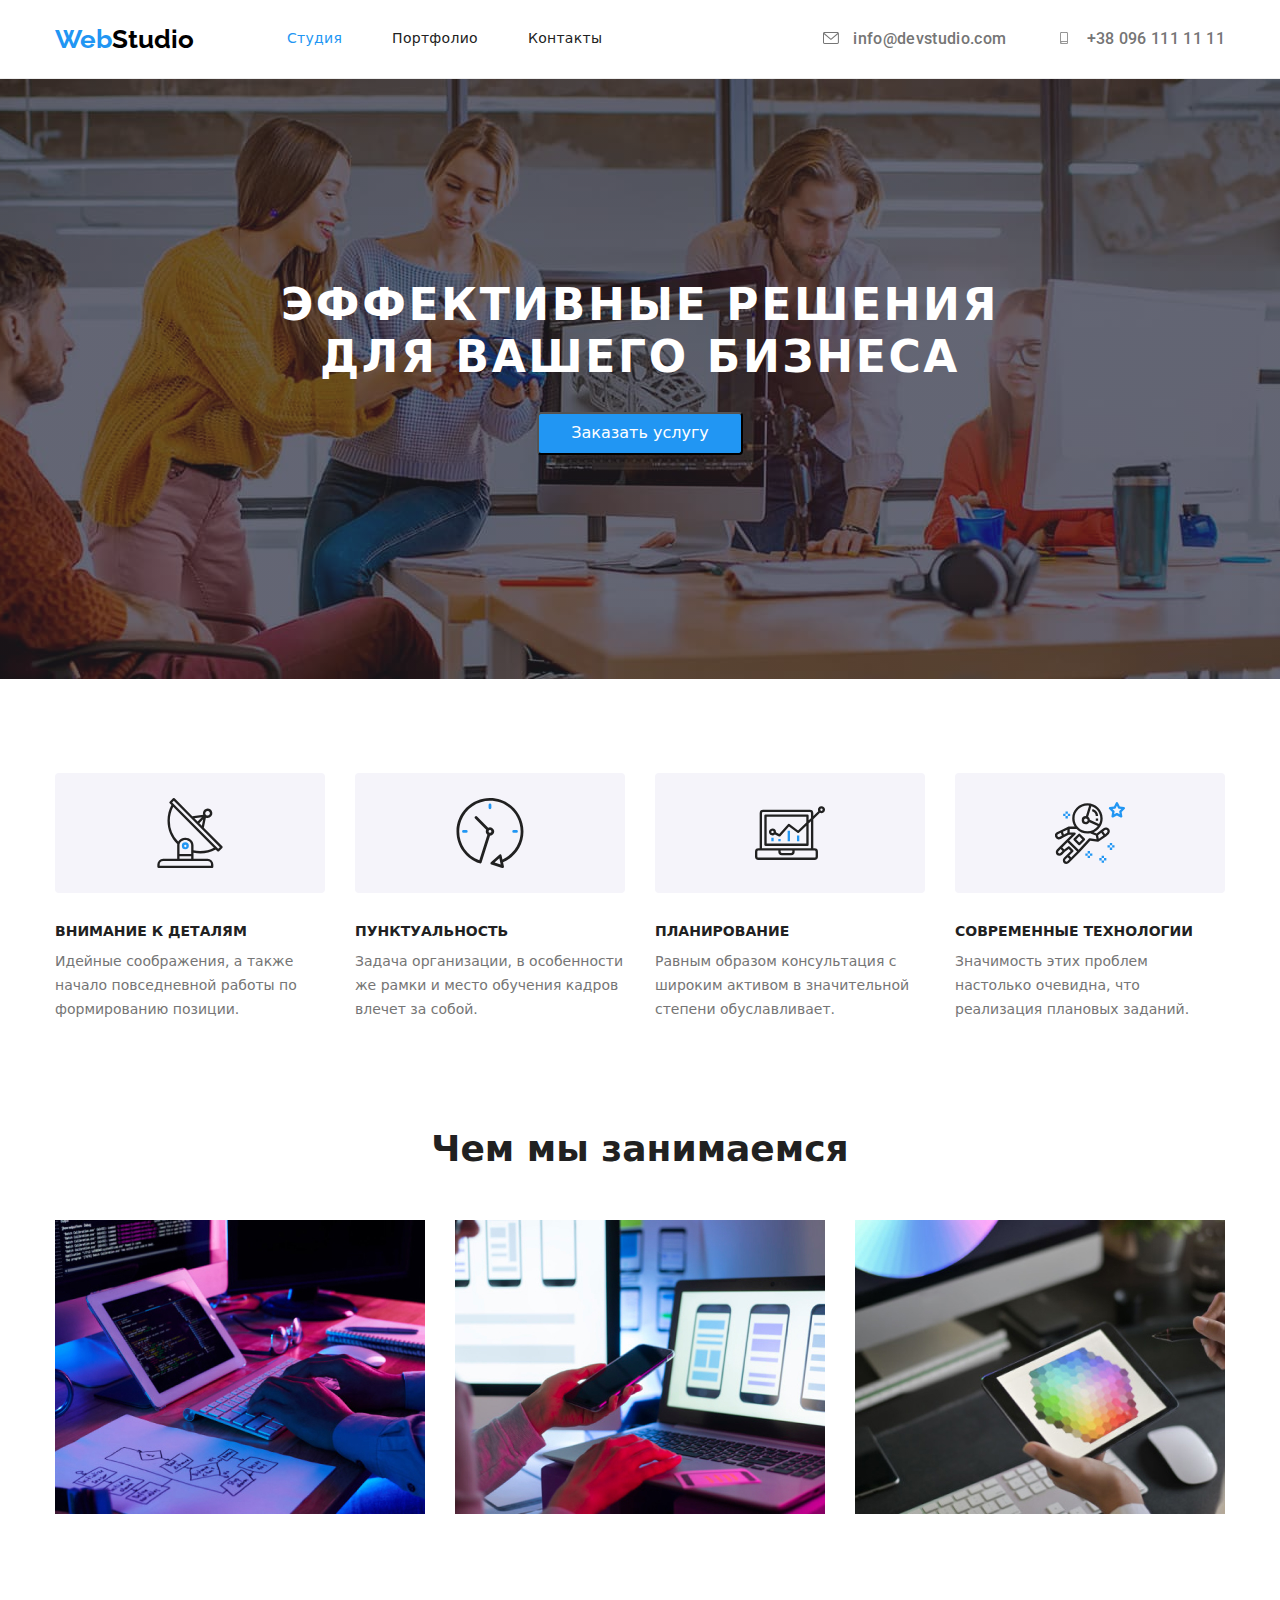
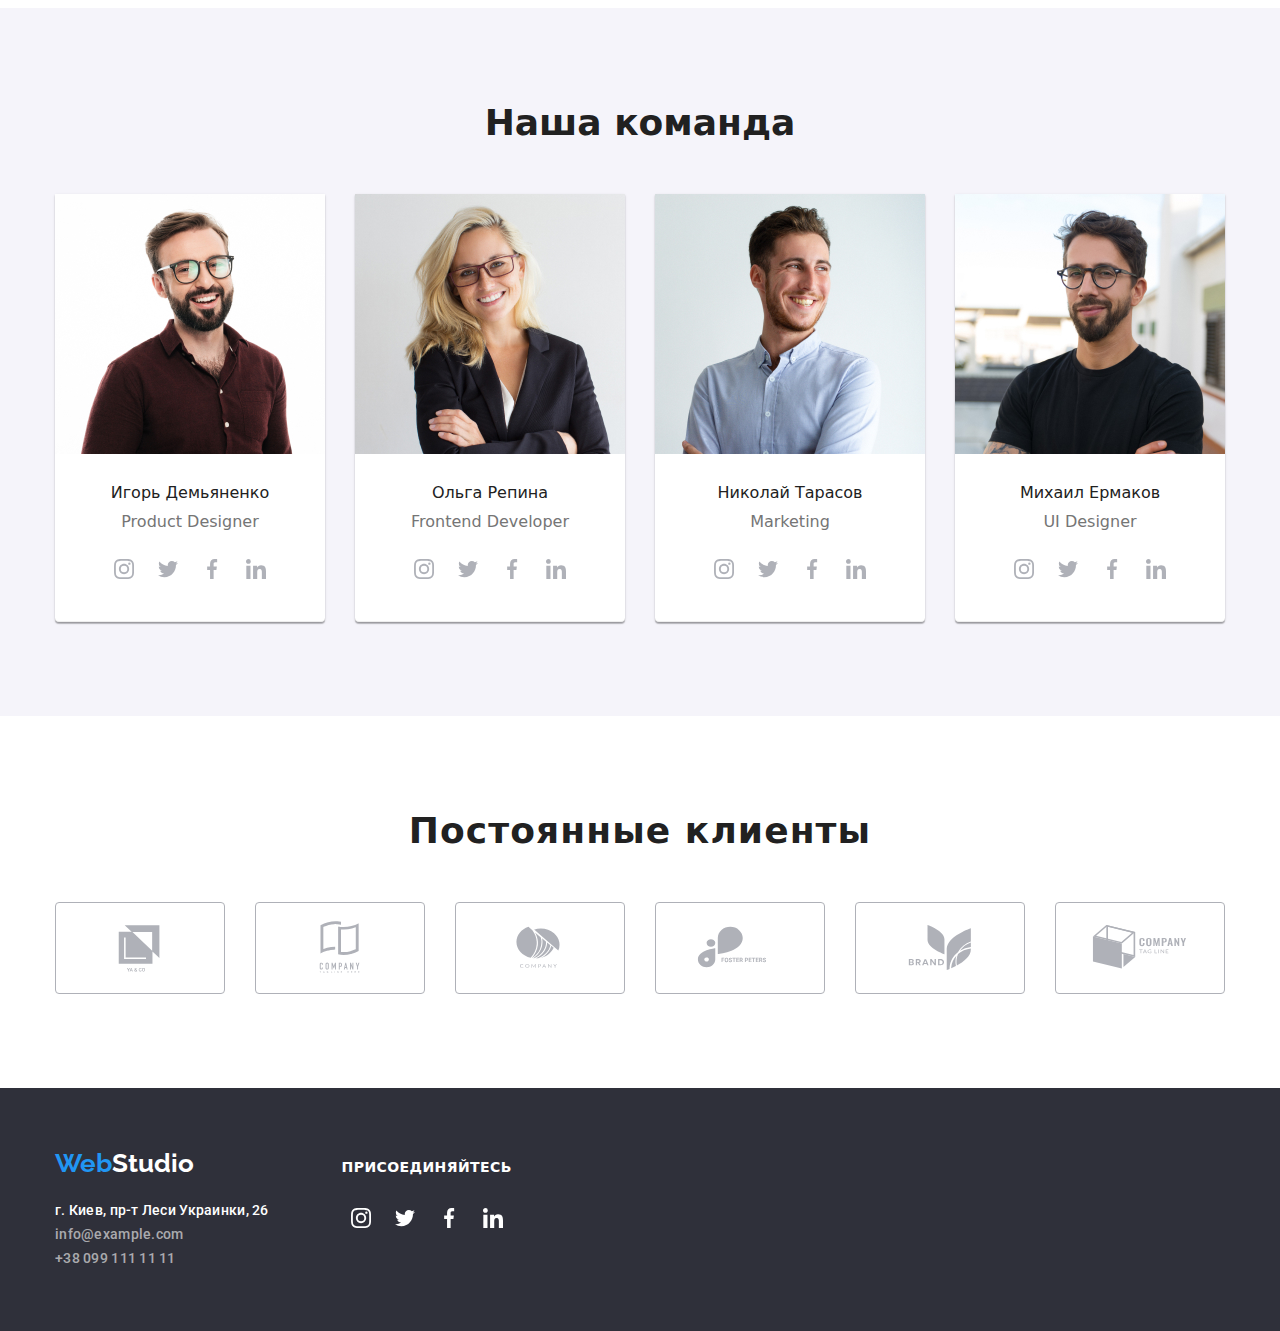
==== commit e807b3c1: "дз" ====
--- a/index.html
+++ b/index.html
@@ -31,9 +31,9 @@
             </nav>
             <ul class="adress list">
                 <li class="item"><a href="mailto:info@devstudio.com" class="link-adress"> <svg class="icon-nav">
-                    <use href="./images/symbol-defs.svg#icon-envelope"></use></svg>
+                    <use href="./images/symbol-defs-no.svg#icon-envelope"></use></svg>
                     info@devstudio.com  </a> </li>
-                <li class="item"><a href="tel:+380961111111" class="link-adress"> <svg class="icon-nav"> <use href="./images/symbol-defs.svg#icon-smartphone"></use></svg> +38 096 111 11 11 </a></li>
+                <li class="item"><a href="tel:+380961111111" class="link-adress"> <svg class="icon-nav"> <use href="./images/symbol-defs-no.svg#icon-smartphone"></use></svg> +38 096 111 11 11 </a></li>
             </ul>
         </div>
     </header>
@@ -48,14 +48,14 @@
             <h2 class="advantage-tittle visually-hidden">Наши преимущества</h2>
             <ul class="advantage-list list">
                 <li class="item">
-                    <div class="advantage-fon"> <svg class="advantage-svg"><use href="./images/symbol-defs.svg#icon-antenna1"></use></svg></div>
+                    <div class="advantage-fon"> <svg class="advantage-svg"><use href="./images/symbol-defs-social1.svg#icon-antenna1"></use></svg></div>
                     <h3 class="tittle">Внимание к деталям</h3>
                     <p class="description">Идейные соображения, а также начало повседневной работы по формированию
                         позиции.</p>
                 </li>
                 <li class="item">
                     <div class="advantage-fon"> <svg class="advantage-svg">
-                            <use href="./images/symbol-defs.svg#icon-clock1"></use>
+                            <use href="./images/symbol-defs-social1.svg#icon-clock1"></use>
                         </svg></div>
                     <h3 class="tittle">Пунктуальность</h3>
                     <p class="description">Задача организации, в особенности же рамки и место обучения кадров влечет за
@@ -63,7 +63,7 @@
                 </li>
                 <li class="item">
                     <div class="advantage-fon"> <svg class="advantage-svg">
-                            <use href="./images/symbol-defs.svg#icon-diagram1"></use>
+                            <use href="./images/symbol-defs-social1.svg#icon-diagram1"></use>
                         </svg></div>
                     <h3 class="tittle">Планирование</h3>
                     <p class="description">Равным образом консультация с широким активом в значительной степени
@@ -71,7 +71,7 @@
                 </li>
                 <li class="item">
                     <div class="advantage-fon"> <svg class="advantage-svg">
-                            <use href="./images/symbol-defs.svg#icon-astronaut1"></use>
+                            <use href="./images/symbol-defs-social1.svg#icon-astronaut1"></use>
                         </svg></div>
                     <h3 class="tittle">Современные технологии</h3>
                     <p class="description">Значимость этих проблем настолько очевидна, что реализация плановых заданий.
@@ -97,42 +97,153 @@
                 <li class="item"><img src="./images/teamcard1.jpg" alt="Product Designer" width="270">
                     <h3 class="member-name"> Игорь Демьяненко </h3>
                     <p class="position">Product Designer</p>
-                    <div class="social-link-box"> <ul class="list list-social"> 
-                    <li><a href="instagram"><svg class="logo-nets">
-                        <use href="./images/symbol-defs.svg#icon-instagram2"></use>
+                    <div class="social-link-box">
+                    <ul class="list list-social"> 
+                    <li><a href="https://www.instagram.com/" rel="noopener noreferrer" target="_blank" class="social-link"><svg class="logo-nets">
+                        <use href="./images/symbol-defs-no.svg#icon-instagram-2"></use>
                     </svg></a> </li>
-                    <li></li>
-                    <li></li>
-                    <li></li> </ul> </div>
+                    <li> <a href="https://twitter.com/?lang=ru" rel="noopener noreferrer" target="_blank" class="social-link"><svg class="logo-nets">
+                            <use href="./images/symbol-defs-no.svg#icon-twitter-1"></use>
+                        </svg></a></li>
+                    <li><a href="https://uk-ua.facebook.com/" rel="noopener noreferrer" target="_blank" class="social-link"><svg class="logo-nets">
+                            <use href="./images/symbol-defs-no.svg#icon-facebook-1"></use>
+                        </svg></a></li>
+                    <li><a href="https://ru.linkedin.com/" rel="noopener noreferrer" target="_blank" class="social-link"><svg class="logo-nets">
+                            <use href="./images/symbol-defs-no.svg#icon-linkedin-1"></use>
+                        </svg></a></li> </ul> </div>
                 </li>
                 <li class="item"><img src="./images/teamcard2.jpg" alt="Frontend Developer" width="270">
                     <h3 class="member-name">Ольга Репина</h3>
                     <p class="position">Frontend Developer</p>
+                    <div class="social-link-box">
+                        <ul class="list list-social">
+                            <li><a href="https://www.instagram.com/" rel="noopener noreferrer" target="_blank" class="social-link"><svg
+                                        class="logo-nets">
+                                        <use href="./images/symbol-defs-no.svg#icon-instagram-2"></use>
+                                    </svg></a> </li>
+                            <li> <a href="https://twitter.com/?lang=ru" rel="noopener noreferrer" target="_blank" class="social-link"><svg
+                                        class="logo-nets">
+                                        <use href="./images/symbol-defs-no.svg#icon-twitter-1"></use>
+                                    </svg></a></li>
+                            <li><a href="https://uk-ua.facebook.com/" rel="noopener noreferrer" target="_blank" class="social-link"><svg
+                                        class="logo-nets">
+                                        <use href="./images/symbol-defs-no.svg#icon-facebook-1"></use>
+                                    </svg></a></li>
+                            <li><a href="https://ru.linkedin.com/" rel="noopener noreferrer" target="_blank" class="social-link"><svg
+                                        class="logo-nets">
+                                        <use href="./images/symbol-defs-no.svg#icon-linkedin-1"></use>
+                                    </svg></a></li>
+                        </ul>
+                    </div>
                 </li>
                 <li class="item"><img src="./images/teamcard3.jpg" alt="Marketing" width="270">
                     <h3 class="member-name"> Николай Тарасов</h3>
                     <p class="position">Marketing</p>
+                    <div class="social-link-box">
+                        <ul class="list list-social">
+                            <li><a href="https://www.instagram.com/" rel="noopener noreferrer" target="_blank" class="social-link"><svg
+                                        class="logo-nets">
+                                        <use href="./images/symbol-defs-no.svg#icon-instagram-2"></use>
+                                    </svg></a> </li>
+                            <li> <a href="https://twitter.com/?lang=ru" rel="noopener noreferrer" target="_blank" class="social-link"><svg
+                                        class="logo-nets">
+                                        <use href="./images/symbol-defs-no.svg#icon-twitter-1"></use>
+                                    </svg></a></li>
+                            <li><a href="https://uk-ua.facebook.com/" rel="noopener noreferrer" target="_blank" class="social-link"><svg
+                                        class="logo-nets">
+                                        <use href="./images/symbol-defs-no.svg#icon-facebook-1"></use>
+                                    </svg></a></li>
+                            <li><a href="https://ru.linkedin.com/" rel="noopener noreferrer" target="_blank" class="social-link"><svg
+                                        class="logo-nets">
+                                        <use href="./images/symbol-defs-no.svg#icon-linkedin-1"></use>
+                                    </svg></a></li>
+                        </ul>
+                    </div>
                 </li>
                 <li class="item"><img src="./images/teamcard4.jpg" alt="UI Designer" width="270">
                     <h3 class="member-name"> Михаил Ермаков</h3>
                     <p class="position">UI Designer</p>
-                </li>
+                    <div class="social-link-box">
+                        <ul class="list list-social">
+                            <li><a href="https://www.instagram.com/" rel="noopener noreferrer" target="_blank" class="social-link"><svg
+                                        class="logo-nets">
+                                        <use href="./images/symbol-defs-no.svg#icon-instagram-2"></use>
+                                    </svg></a> </li>
+                            <li> <a href="https://twitter.com/?lang=ru" rel="noopener noreferrer" target="_blank" class="social-link"><svg
+                                        class="logo-nets">
+                                        <use href="./images/symbol-defs-no.svg#icon-twitter-1"></use>
+                                    </svg></a></li>
+                            <li><a href="https://uk-ua.facebook.com/" rel="noopener noreferrer" target="_blank" class="social-link"><svg
+                                        class="logo-nets">
+                                        <use href="./images/symbol-defs-no.svg#icon-facebook-1"></use>
+                                    </svg></a></li>
+                            <li><a href="https://ru.linkedin.com/" rel="noopener noreferrer" target="_blank" class="social-link"><svg
+                                        class="logo-nets">
+                                        <use href="./images/symbol-defs-no.svg#icon-linkedin-1"></use>
+                                    </svg></a></li>
+                        </ul>
+                    </div>
+                </li>
+            </ul>
+        </div>
+    </section>
+    <section class="section clients">
+        <div class="container">
+            <h2 class="clients-tittle">Постоянные клиенты</h2>
+            <ul class="list clients-list">
+                <li class="clients-item"><a href="" rel="noopener noreferrer" target="_blank" class="clients-link"><svg class="icon-clients">
+                        <use href="./images/symbol-defs-no.svg#icon-logo1"></use>
+                    </svg></a></li>
+                <li class="clients-item"><a href="" rel="noopener noreferrer" target="_blank" class="clients-link"><svg class="icon-clients">
+                        <use href="./images/symbol-defs-no.svg#icon-logo2"></use>
+                    </svg></a></li>
+                <li class="clients-item"><a href="" rel="noopener noreferrer" target="_blank" class="clients-link"><svg class="icon-clients">
+                        <use href="./images/symbol-defs-no.svg#icon-logo3"></use>
+                    </svg></a></li>
+                <li class="clients-item"><a href="" rel="noopener noreferrer" target="_blank" class="clients-link"><svg class="icon-clients">
+                        <use href="./images/symbol-defs-no.svg#icon-logo4"></use>
+                    </svg></a></li>
+                <li class="clients-item"><a href="" rel="noopener noreferrer" target="_blank" class="clients-link"><svg class="icon-clients">
+                        <use href="./images/symbol-defs-no.svg#icon-logo5"></use>
+                    </svg></a></li>
+                <li class="clients-item"><a href="" rel="noopener noreferrer" target="_blank" class="clients-link"><svg class="icon-clients">
+                        <use href="./images/symbol-defs-no.svg#icon-logo6"></use>
+                    </svg></a></li>
             </ul>
         </div>
     </section>
     <!--Подвал-->
     <footer class="page-footer">
-        <div class="container">
+        <div class="container footer-container">
+            <div class="footer-adress">
             <a href="./index.html" class="logo"> <span class="logo-first ">Web</span><span
                     class="logo-second">Studio</span></a>
             <address class="adress-list">
                 <ul class="list">
-                    <li> <a href="" class="link-adress"> г. Киев, пр-т Леси Украинки, 26 </a></li>
+                    <li> <a href="https://www.google.com/maps/place/%D0%B1%D1%83%D0%BB.+%D0%9B%D0%B5%D1%81%D0%B8+%D0%A3%D0%BA%D1%80%D0%B0%D0%B8%D0%BD%D0%BA%D0%B8,+26,+%D0%9A%D0%B8%D0%B5%D0%B2,+02000/@50.4265807,30.5361971,17z/data=!3m1!4b1!4m5!3m4!1s0x40d4cf0e033ecbe9:0x57a4dffefec77da0!8m2!3d50.4265807!4d30.5383858" class="link-adress"> г. Киев, пр-т Леси Украинки, 26 </a></li>
                     <li> <a href="mailto:info@example.com" class="contact link-adress">info@example.com </a></li>
                     <li> <a href="tel:+380991111111" class="contact link-adress">+38 099 111 11 11</a> </li>
                 </ul>
             </address>
         </div>
+            <div class="footer-social-list">
+                <p class="footer-social">Присоединяйтесь</p>
+                <ul class="list footer-social-link">
+                    <li><a href="https://www.instagram.com/" rel="noopener noreferrer" target="_blank" class="social-link"><svg class="footer-logo-nets">
+                                <use href="./images/symbol-defs-no.svg#icon-instagram-2"></use>
+                            </svg></a> </li>
+                    <li> <a href="https://twitter.com/?lang=ru" rel="noopener noreferrer" target="_blank" class="social-link"><svg class="footer-logo-nets">
+                                <use href="./images/symbol-defs-no.svg#icon-twitter-1"></use>
+                            </svg></a></li>
+                    <li><a href="https://uk-ua.facebook.com/" rel="noopener noreferrer" target="_blank" class="social-link"><svg class="footer-logo-nets">
+                                <use href="./images/symbol-defs-no.svg#icon-facebook-1"></use>
+                            </svg></a></li>
+                    <li><a href="https://ru.linkedin.com/" rel="noopener noreferrer" target="_blank" class="social-link"><svg class="footer-logo-nets">
+                                <use href="./images/symbol-defs-no.svg#icon-linkedin-1"></use>
+                            </svg></a></li>
+                </ul>
+            </div>
+        </div>
     </footer>
 </body>
 
--- a/css/styles.css
+++ b/css/styles.css
@@ -148,8 +148,9 @@
   letter-spacing: 0.02em;
   text-decoration: none;
 }
-.main-nav .item:hover,
-.main-nav .item:focus {
+
+.link-adress:focus,
+.link-adress:hover {
   color: var(--accent-color);
   fill: var(--accent-color);
 }
@@ -166,12 +167,8 @@
 .icon-nav {
   width: 16px;
   height: 12px;
-  --icon-color: currentColor;
-}
-
-.icon-nav:focus,
-.icon-nav:hover {
-  color: var(--accent-color);
+  margin-right: 10px;
+  fill: currentColor;
 }
 
 /* Шапка сайта */
@@ -254,6 +251,9 @@
   font-weight: 700;
   font-size: 14px;
   line-height: 1.17;
+
+  text-transform: uppercase;
+  padding-bottom: 10px;
 }
 
 .advantage .description {
@@ -361,20 +361,87 @@
 
   padding-bottom: 30px;
 }
-.list-social {
-  display: flex;
-}
-
-.social-nets {
+.social-link-box {
   display: flex;
   justify-content: center;
   align-items: center;
 }
-
+.list-social {
+  margin-top: 16px;
+  margin-left: 32px;
+  margin-right: 32px;
+}
+
+.social-nets {
+  display: flex;
+  justify-content: center;
+  align-items: center;
+}
 .logo-nets {
   width: 20px;
   height: 20px;
-  --icon-color: currentColor;
+  fill: #afb1b8;
+}
+.logo-nets:hover,
+.logo-nets:focus {
+  background-color: var(--accent-color);
+  fill: var(--primary-white-color);
+}
+.social-link:hover,
+.social-link:focus {
+  background-color: var(--accent-color);
+  border-radius: 100%;
+}
+.social-link {
+  display: flex;
+  justify-content: center;
+  align-items: center;
+  height: 44px;
+  width: 44px;
+}
+
+/* Клиенты */
+
+.clients-tittle {
+  color: var(--tittle-color);
+  font-weight: 700;
+  font-size: 36px;
+  line-height: 1.17;
+  letter-spacing: 0.03em;
+
+  margin-bottom: 50px;
+  text-align: center;
+}
+.clients-list {
+  display: flex;
+  justify-content: space-between;
+}
+
+.clients-item {
+  display: block;
+}
+
+.clients-list .clients-item + .clients-item {
+  margin-left: 30px;
+}
+.clients-link {
+  display: flex;
+  align-items: center;
+  justify-content: center;
+  width: 170px;
+  height: 92px;
+  fill: #afb1b8;
+  border: 1px solid #afb1b8;
+  border-radius: 4px;
+}
+.clients-link:hover,
+.clients-link:focus {
+  fill: var(--accent-color);
+  border: 1px solid var(--accent-color);
+}
+.icon-clients {
+  width: 106px;
+  height: 60px;
 }
 
 /* Подвал */
@@ -416,6 +483,35 @@
 .page-footer .adress-list {
   margin-top: 20px;
 }
+
+.footer-social {
+  color: var(--primary-white-color);
+  font-weight: bold;
+  font-size: 14px;
+  line-height: 1.17;
+  letter-spacing: 0.03em;
+  text-transform: uppercase;
+
+  margin-bottom: 20px;
+}
+.footer-container {
+  display: flex;
+  align-items: baseline;
+}
+
+.footer-social-list {
+  margin-left: 70px;
+  text-align: center;
+}
+
+.footer-social-link {
+  display: flex;
+}
+.footer-logo-nets {
+  fill: var(--primary-white-color);
+  width: 20px;
+  height: 20px;
+}
 /* Страница Портфолио */
 
 /* Фильтр */
@@ -455,6 +551,8 @@
 button:focus {
   color: var(--primary-white-color);
   background-color: var(--accent-color);
+  box-shadow: 0px 1px 1px rgba(0, 0, 0, 0.12), 0px 4px 4px rgba(0, 0, 0, 0.06),
+    1px 4px 6px rgba(0, 0, 0, 0.16);
 }
 
 .filter {
@@ -484,6 +582,10 @@
   width: 370px;
 }
 
+.project-list:hover {
+  box-shadow: 0px 1px 1px rgba(0, 0, 0, 0.12), 0px 4px 4px rgba(0, 0, 0, 0.06),
+    1px 4px 6px rgba(0, 0, 0, 0.16);
+}
 .project-list:nth-child(3n) {
   margin-right: 0;
 }
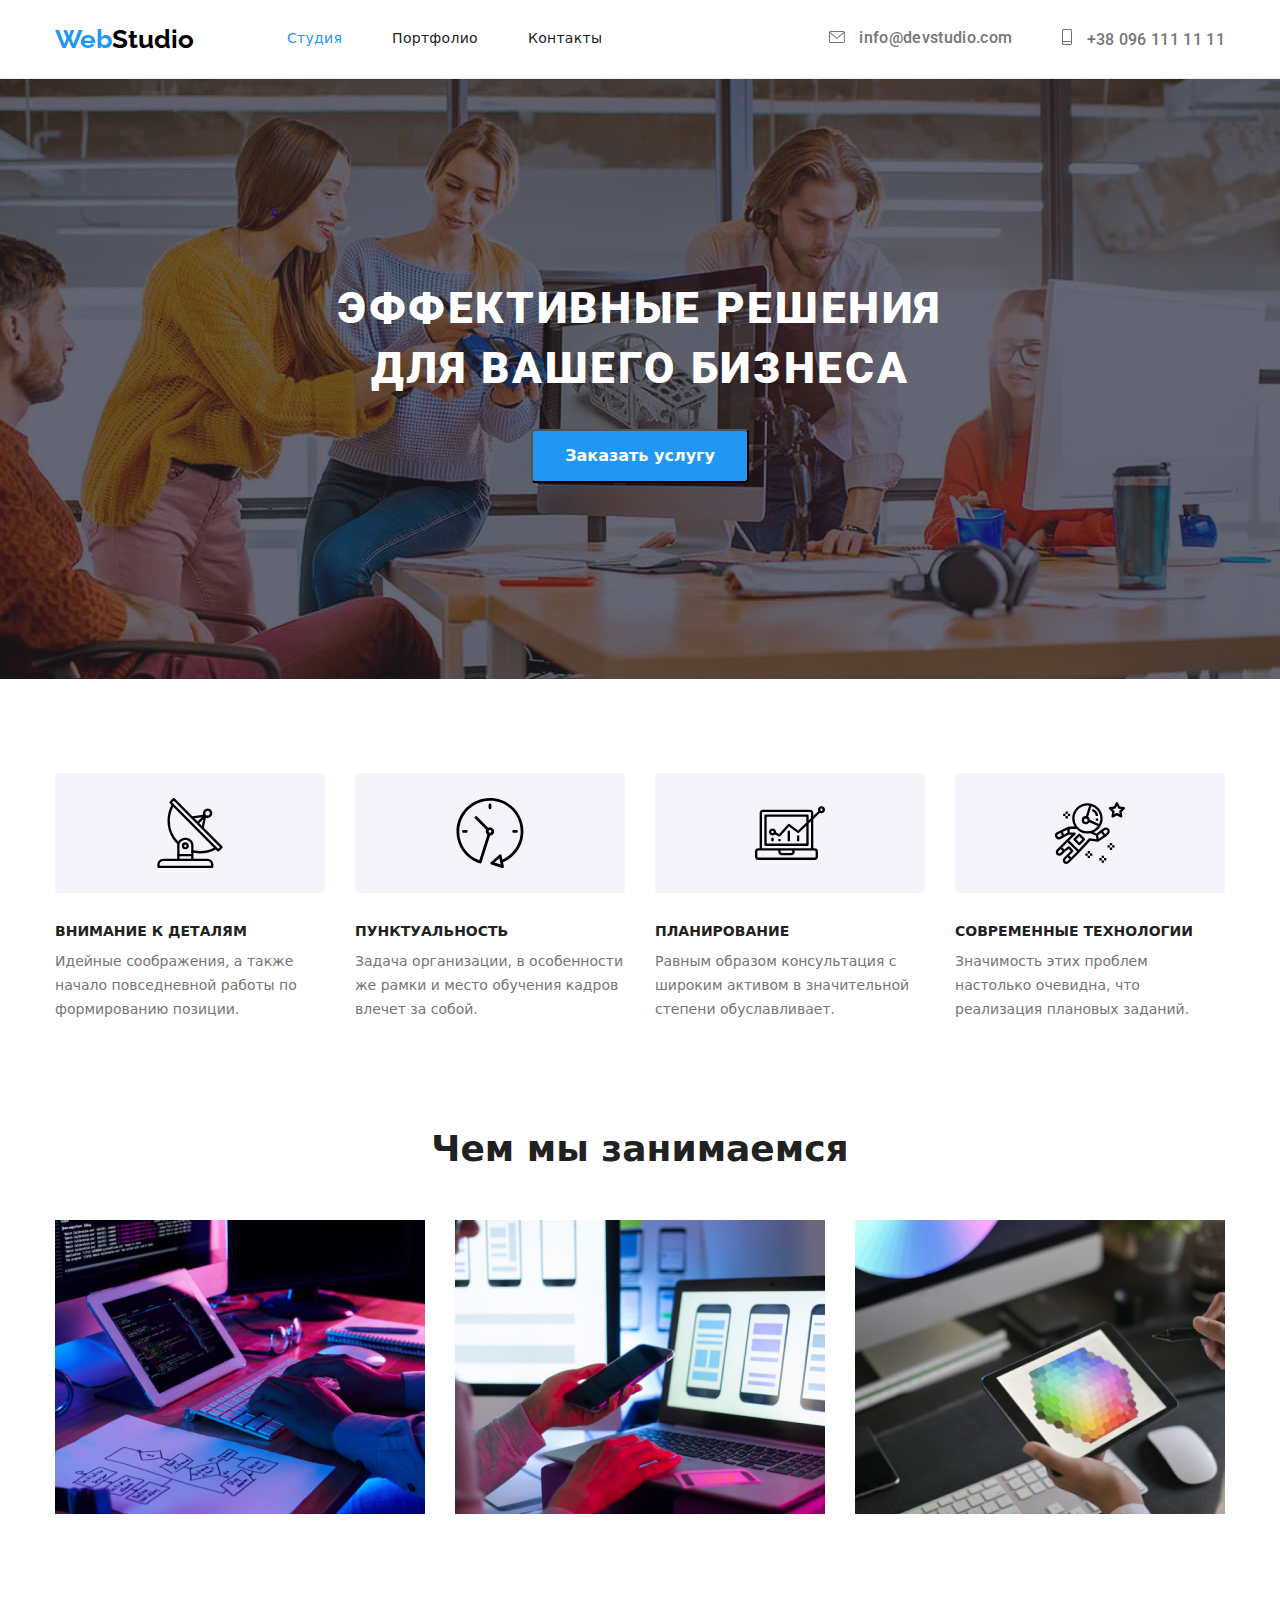
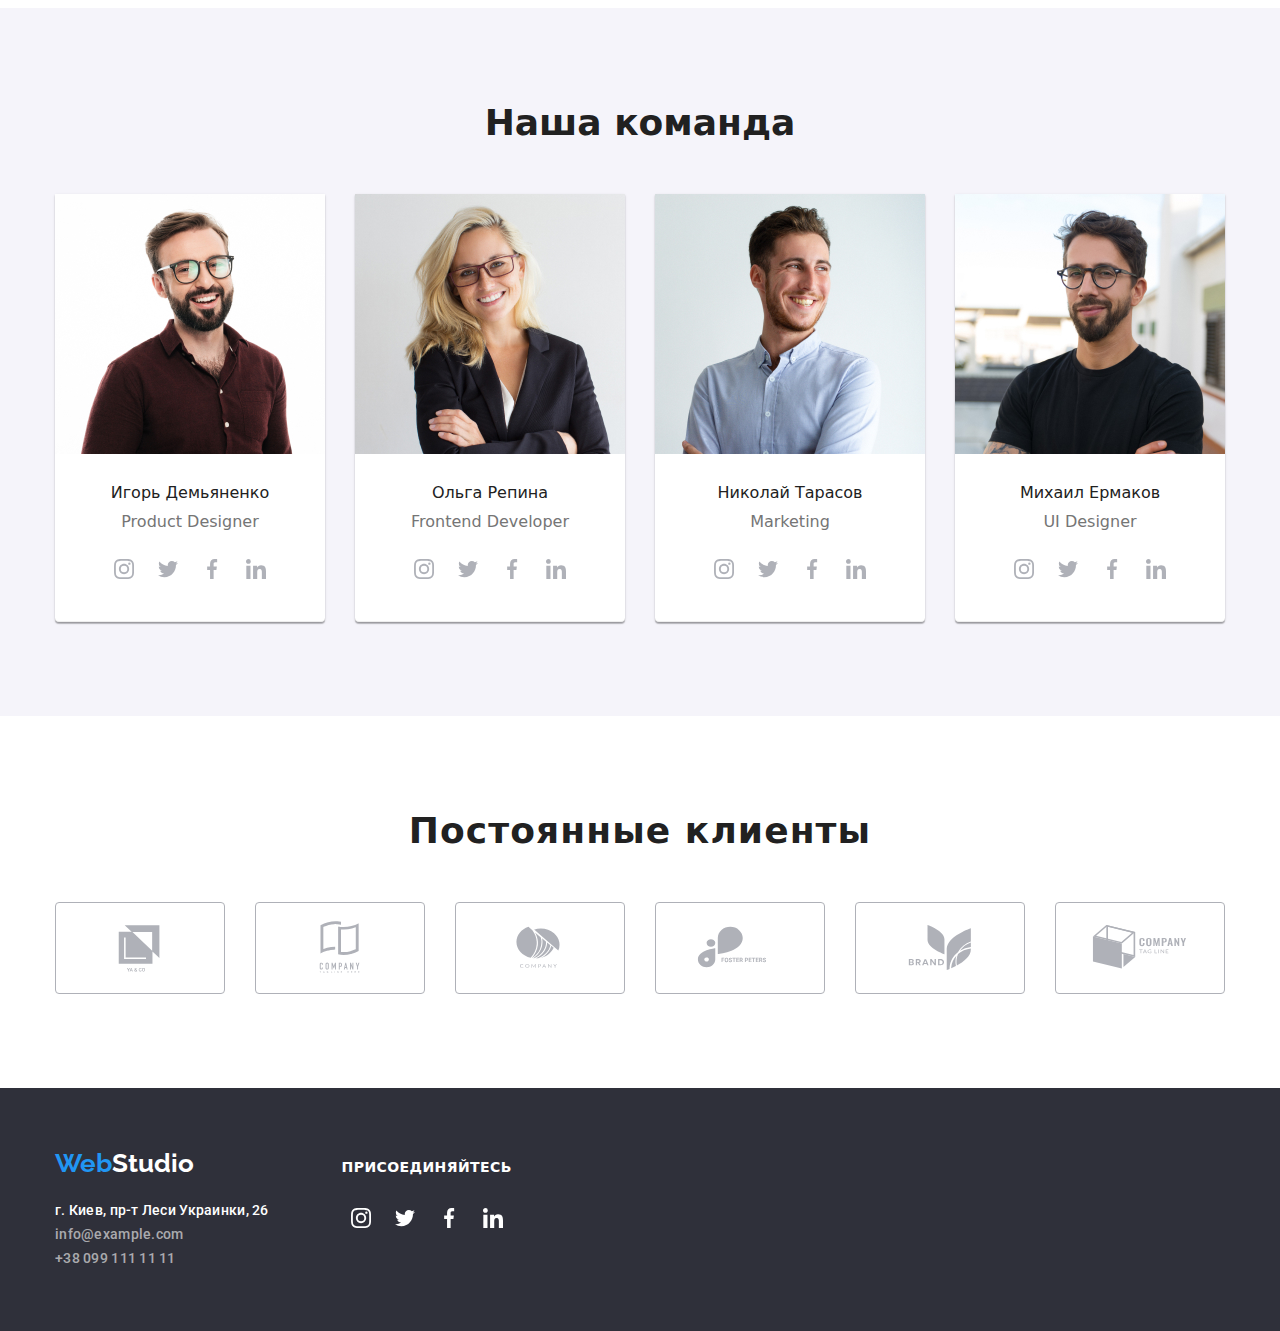
==== commit e65833d9: "исправления" ====
--- a/index.html
+++ b/index.html
@@ -30,10 +30,10 @@
                 </ul>
             </nav>
             <ul class="adress list">
-                <li class="item"><a href="mailto:info@devstudio.com" class="link-adress"> <svg class="icon-nav">
+                <li class="item"><a href="mailto:info@devstudio.com" class="link-adress"> <svg width="16px" height="12px" class="icon-nav">
                     <use href="./images/symbol-defs-no.svg#icon-envelope"></use></svg>
                     info@devstudio.com  </a> </li>
-                <li class="item"><a href="tel:+380961111111" class="link-adress"> <svg class="icon-nav"> <use href="./images/symbol-defs-no.svg#icon-smartphone"></use></svg> +38 096 111 11 11 </a></li>
+                <li class="item"><a href="tel:+380961111111" class="link-adress"> <svg width="10px" height="16px" class="icon-nav"> <use href="./images/symbol-defs-no.svg#icon-smartphone"></use></svg> +38 096 111 11 11 </a></li>
             </ul>
         </div>
     </header>
@@ -48,14 +48,14 @@
             <h2 class="advantage-tittle visually-hidden">Наши преимущества</h2>
             <ul class="advantage-list list">
                 <li class="item">
-                    <div class="advantage-fon"> <svg class="advantage-svg"><use href="./images/symbol-defs-social1.svg#icon-antenna1"></use></svg></div>
+                    <div class="advantage-fon"> <svg class="advantage-svg"><use href="./images/symbol-defs-no.svg#icon-antenna1"></use></svg></div>
                     <h3 class="tittle">Внимание к деталям</h3>
                     <p class="description">Идейные соображения, а также начало повседневной работы по формированию
                         позиции.</p>
                 </li>
                 <li class="item">
                     <div class="advantage-fon"> <svg class="advantage-svg">
-                            <use href="./images/symbol-defs-social1.svg#icon-clock1"></use>
+                            <use href="./images/symbol-defs-no.svg#icon-clock1"></use>
                         </svg></div>
                     <h3 class="tittle">Пунктуальность</h3>
                     <p class="description">Задача организации, в особенности же рамки и место обучения кадров влечет за
@@ -63,7 +63,7 @@
                 </li>
                 <li class="item">
                     <div class="advantage-fon"> <svg class="advantage-svg">
-                            <use href="./images/symbol-defs-social1.svg#icon-diagram1"></use>
+                            <use href="./images/symbol-defs-no.svg#icon-diagram1"></use>
                         </svg></div>
                     <h3 class="tittle">Планирование</h3>
                     <p class="description">Равным образом консультация с широким активом в значительной степени
@@ -71,7 +71,7 @@
                 </li>
                 <li class="item">
                     <div class="advantage-fon"> <svg class="advantage-svg">
-                            <use href="./images/symbol-defs-social1.svg#icon-astronaut1"></use>
+                            <use href="./images/symbol-defs-no.svg#icon-astronaut1"></use>
                         </svg></div>
                     <h3 class="tittle">Современные технологии</h3>
                     <p class="description">Значимость этих проблем настолько очевидна, что реализация плановых заданий.
--- a/css/styles.css
+++ b/css/styles.css
@@ -165,8 +165,8 @@
 }
 
 .icon-nav {
-  width: 16px;
-  height: 12px;
+  /* width: 16px;
+  height: 12px; */
   margin-right: 10px;
   fill: currentColor;
 }
@@ -174,10 +174,11 @@
 /* Шапка сайта */
 
 .hero-tittle {
+  font-family: Roboto, sans-serif;
   color: var(--primary-white-color);
   font-weight: 900;
   font-size: 44px;
-  line-height: 1.17;
+  line-height: 1.36;
   letter-spacing: 0.06em;
   text-align: center;
   text-transform: uppercase;
@@ -212,6 +213,9 @@
   color: var(--primary-white-color);
   background-color: var(--accent-color);
   font-family: inherit;
+  font-weight: bold;
+  line-height: 1.87;
+
   cursor: pointer;
 
   border-radius: 4px;
@@ -366,6 +370,16 @@
   justify-content: center;
   align-items: center;
 }
+
+.social-link {
+  display: flex;
+  justify-content: center;
+  align-items: center;
+  height: 44px;
+  width: 44px;
+  fill: #afb1b8;
+}
+
 .list-social {
   margin-top: 16px;
   margin-left: 32px;
@@ -380,24 +394,13 @@
 .logo-nets {
   width: 20px;
   height: 20px;
-  fill: #afb1b8;
-}
-.logo-nets:hover,
-.logo-nets:focus {
-  background-color: var(--accent-color);
-  fill: var(--primary-white-color);
-}
+}
+
 .social-link:hover,
 .social-link:focus {
   background-color: var(--accent-color);
-  border-radius: 100%;
-}
-.social-link {
-  display: flex;
-  justify-content: center;
-  align-items: center;
-  height: 44px;
-  width: 44px;
+  border-radius: 50%;
+  fill: var(--primary-white-color);
 }
 
 /* Клиенты */
